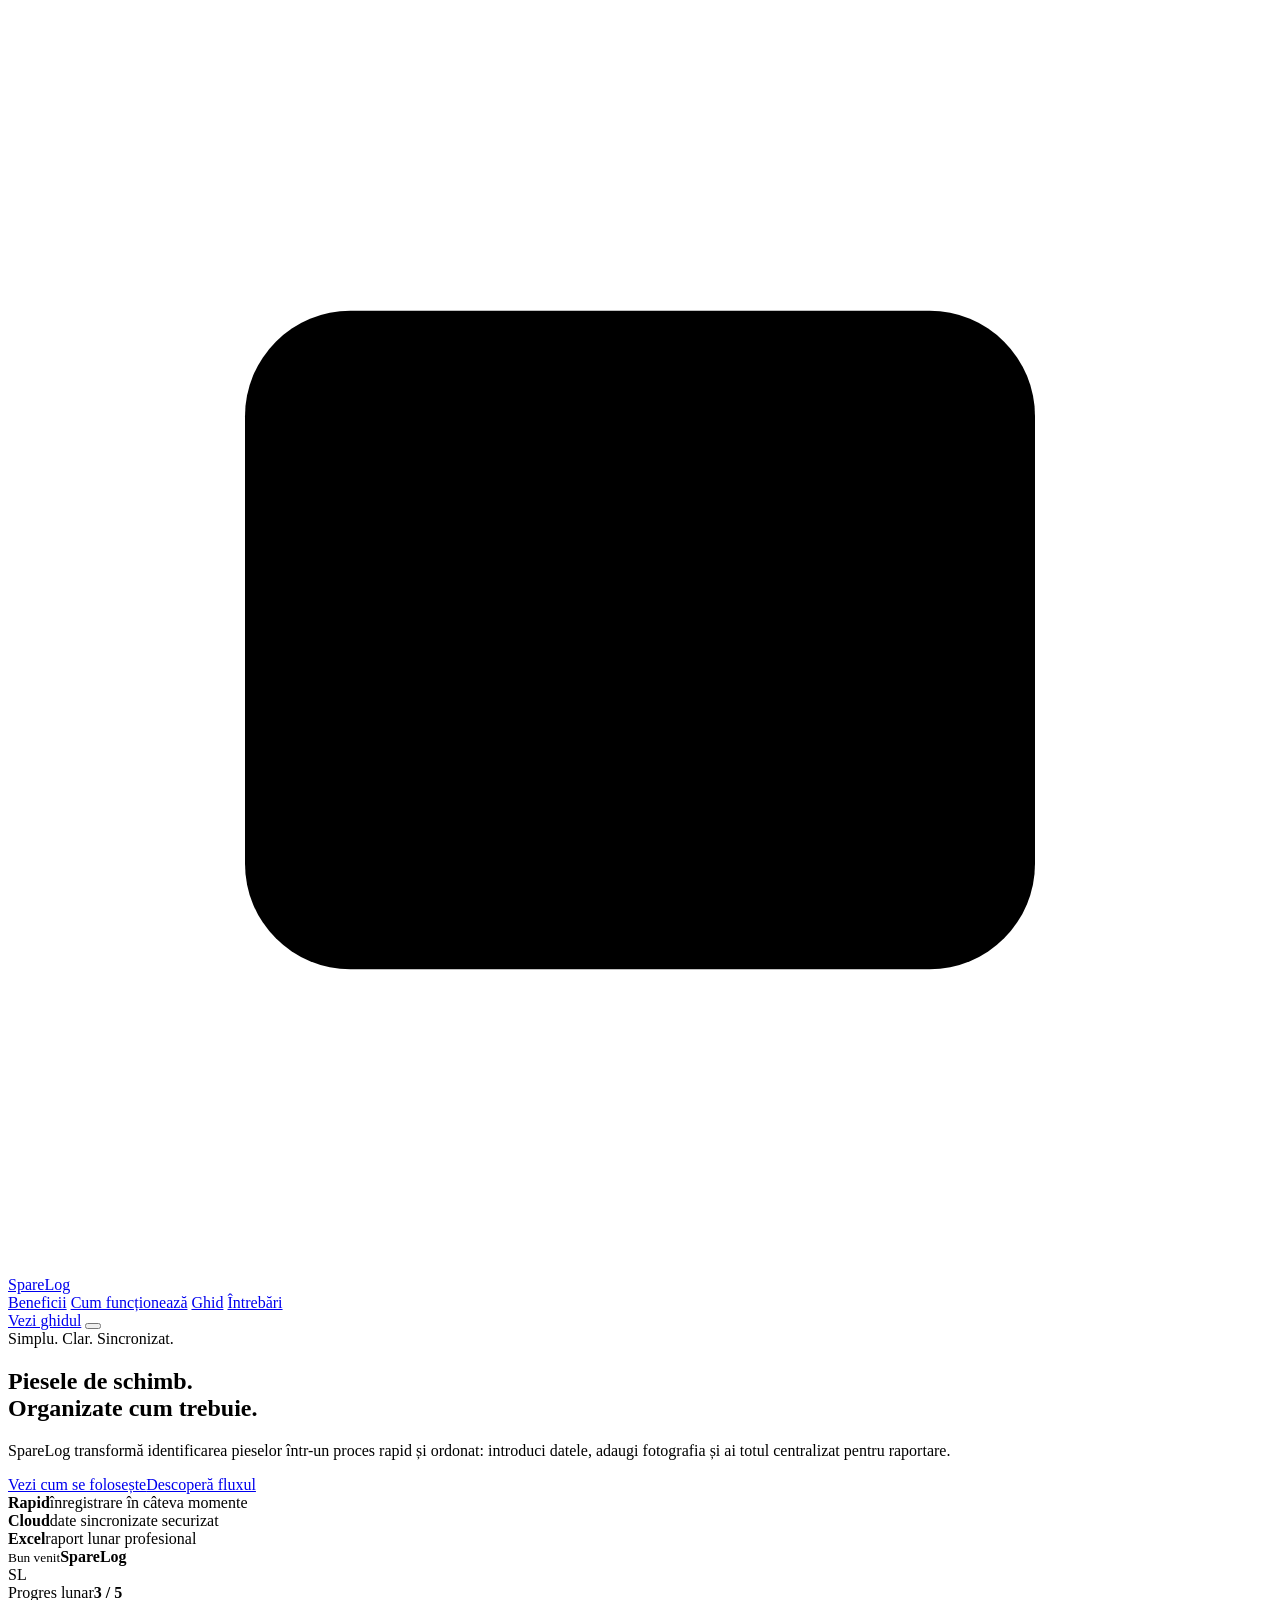
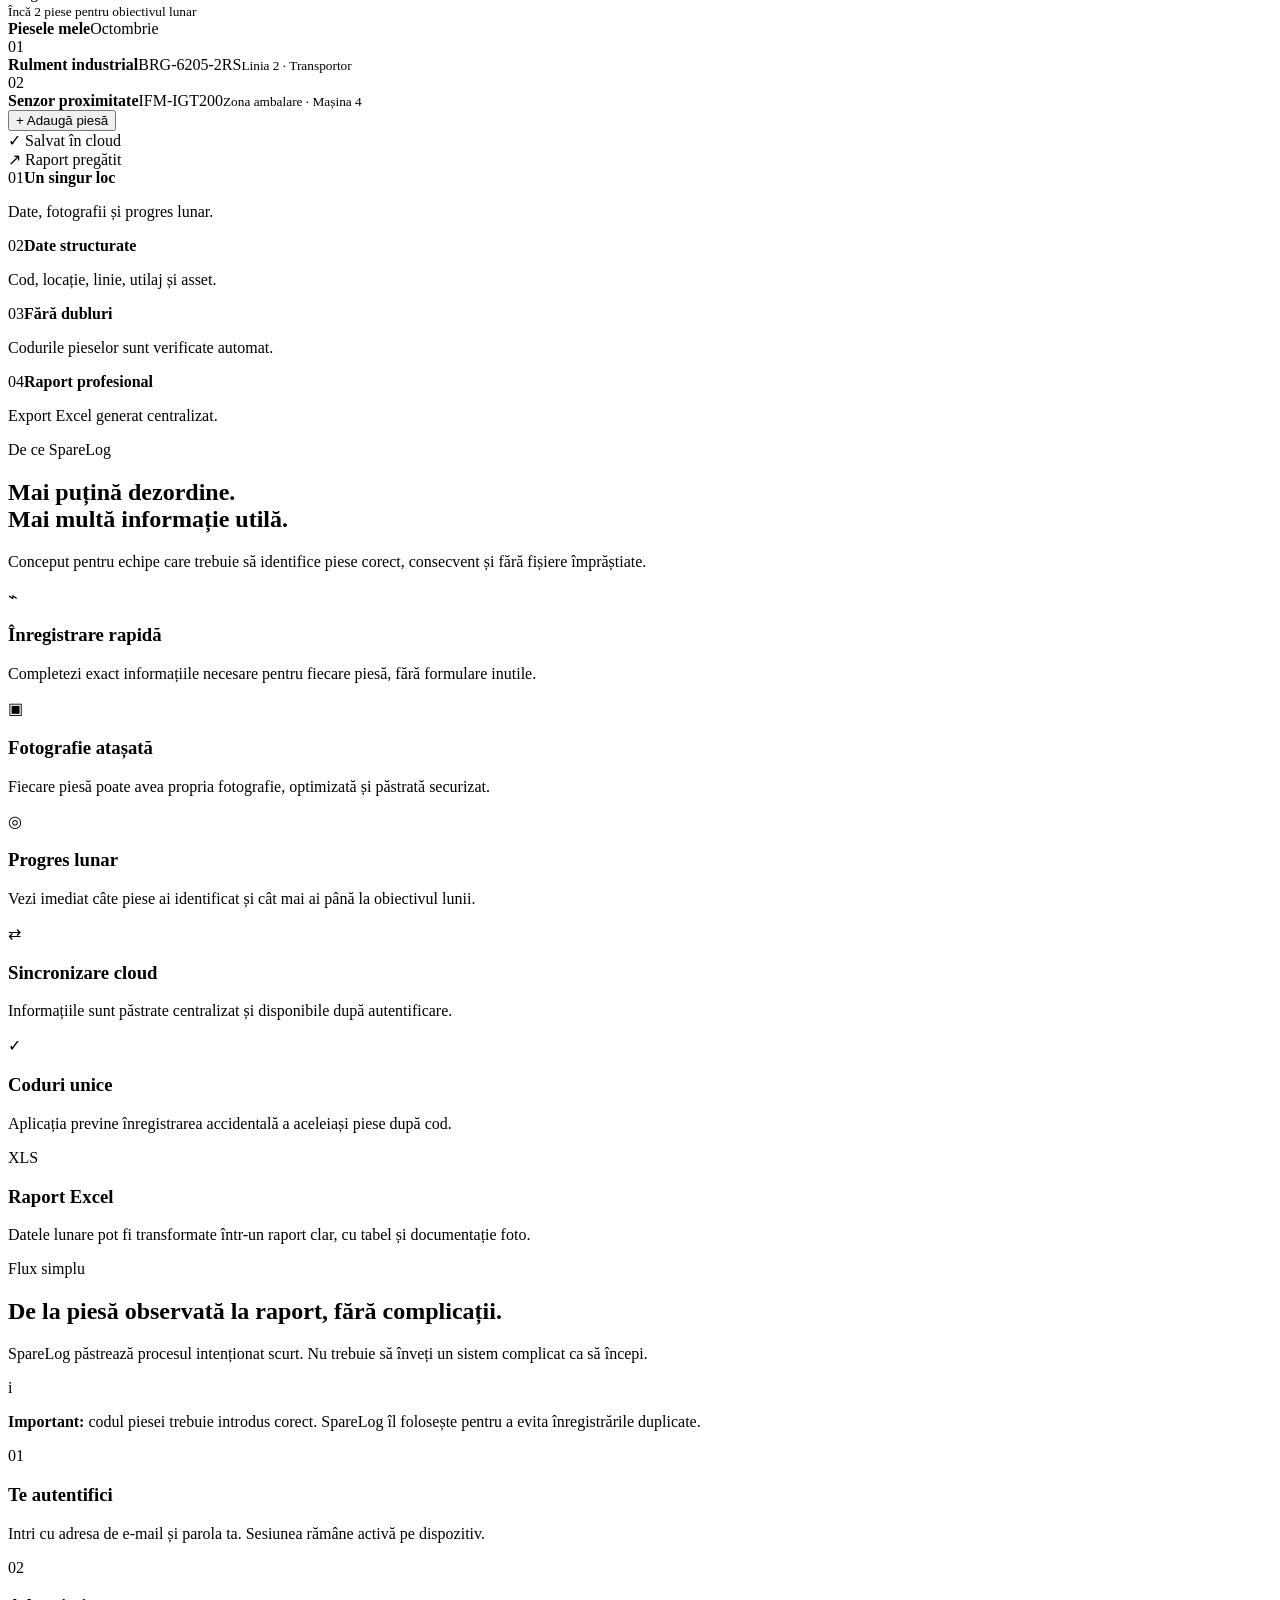
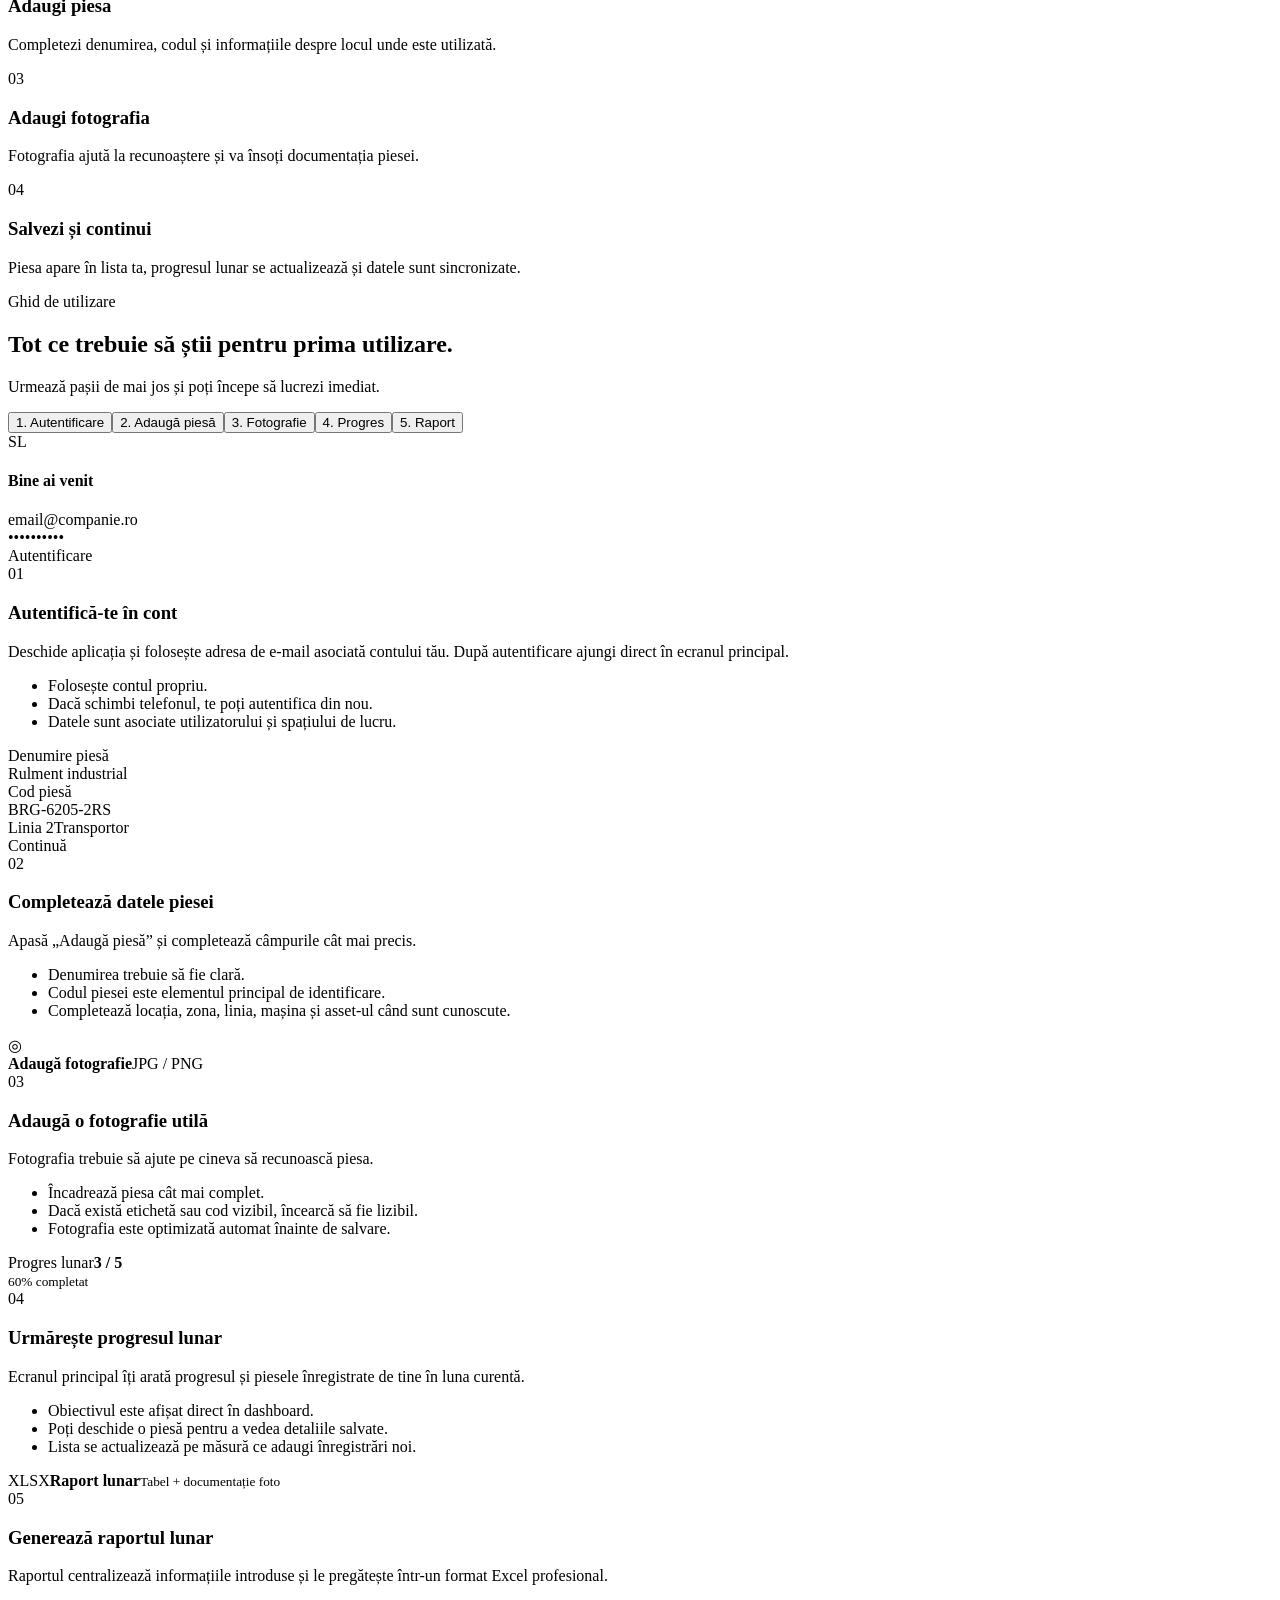
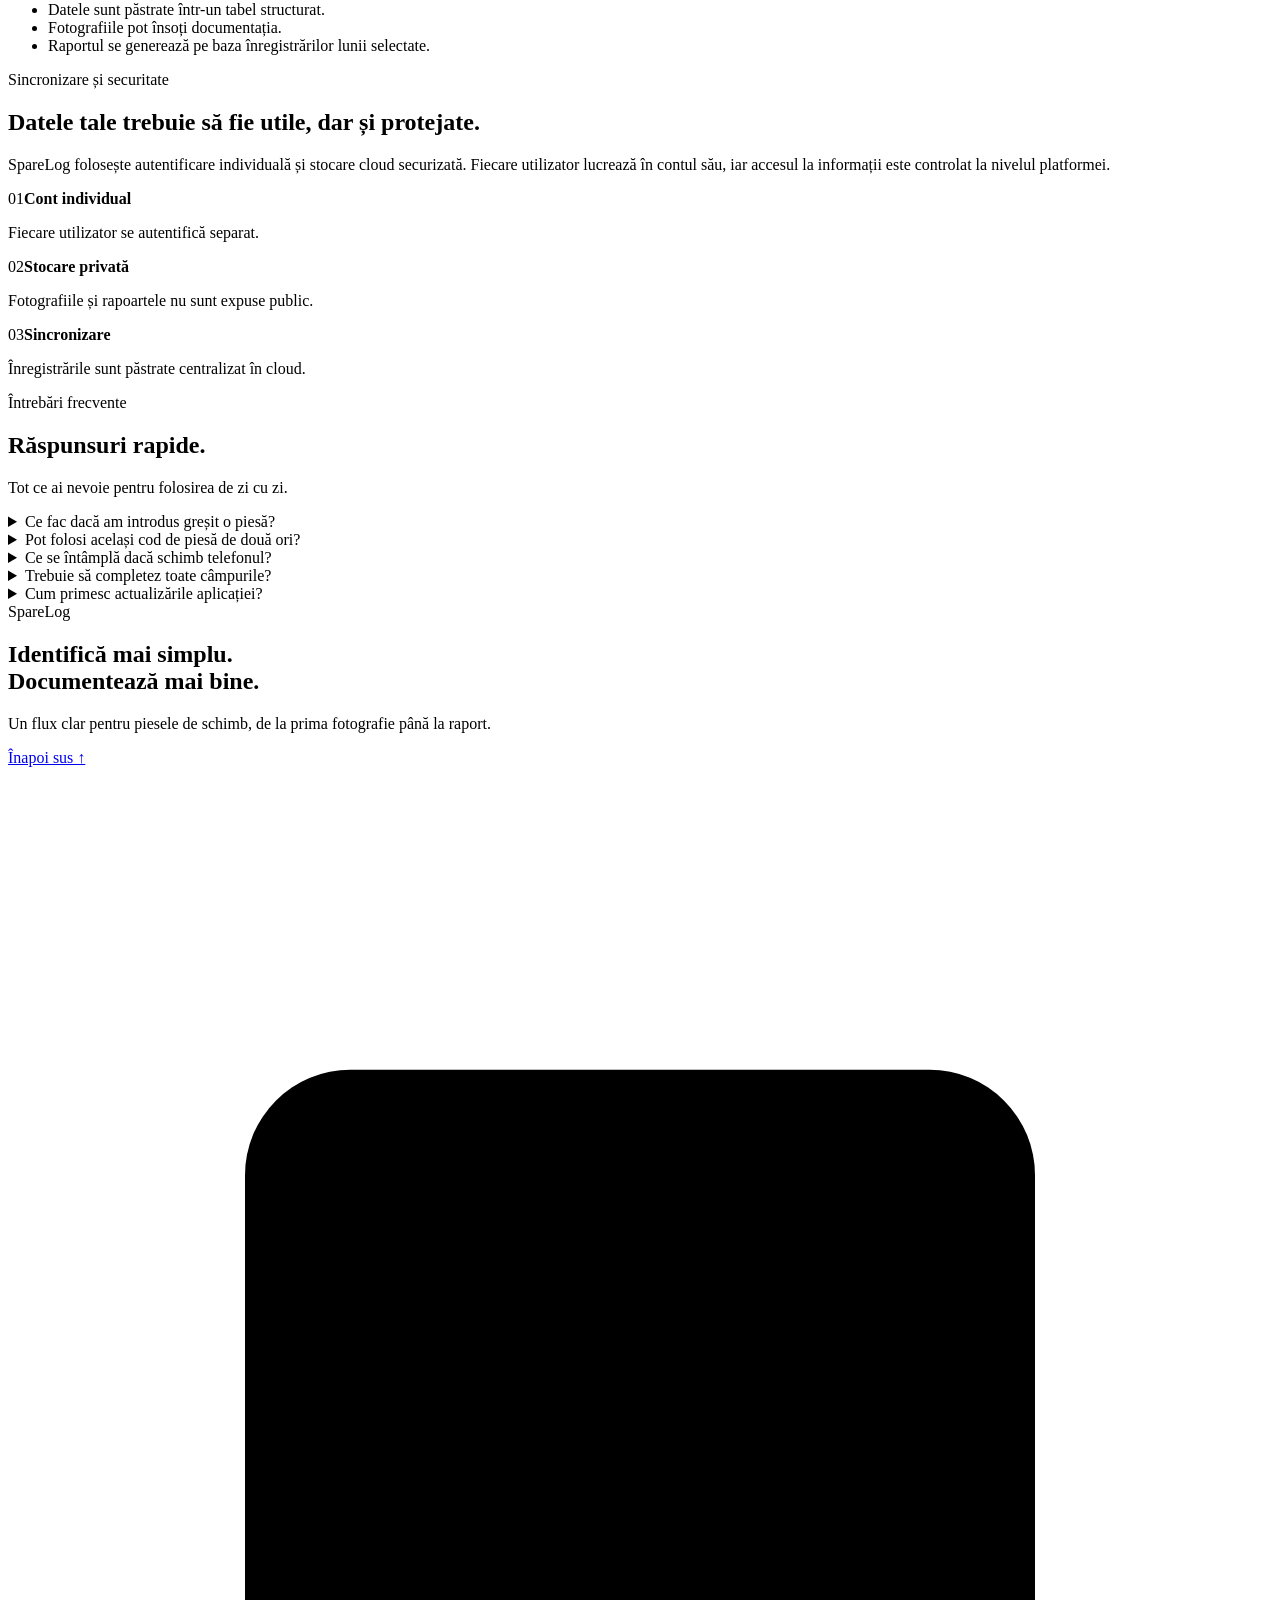
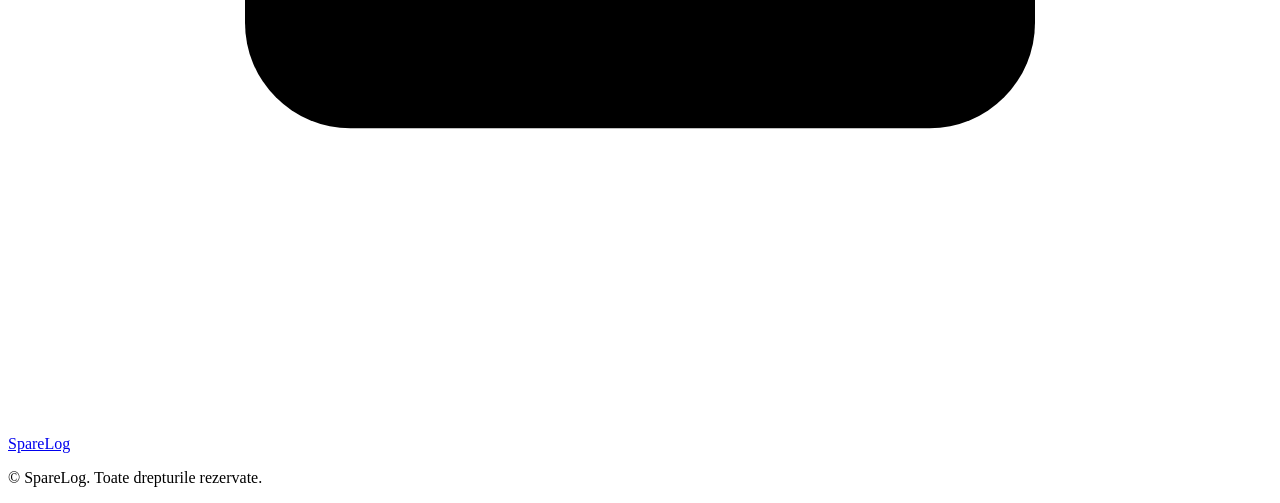
==== index.html @ c991a25f "feat: add SpareLog public website" ====
<!doctype html>
<html lang="ro">
<head>
  <meta charset="utf-8" />
  <meta name="viewport" content="width=device-width, initial-scale=1" />
  <meta name="theme-color" content="#08131d" />
  <meta name="description" content="SpareLog — aplicația simplă pentru identificarea, fotografierea și raportarea profesională a pieselor de schimb." />
  <meta property="og:title" content="SpareLog — piese de schimb, organizate simplu" />
  <meta property="og:description" content="Identifică, fotografiază și organizează piesele de schimb într-un flux clar, rapid și sincronizat." />
  <title>SpareLog — Piese de schimb, organizate simplu</title>
  <link rel="preconnect" href="https://fonts.googleapis.com" />
  <link rel="preconnect" href="https://fonts.gstatic.com" crossorigin />
  <link href="https://fonts.googleapis.com/css2?family=DM+Sans:wght@400;500;600;700&family=Manrope:wght@600;700;800&display=swap" rel="stylesheet" />
  <link rel="stylesheet" href="styles.css" />
</head>
<body>
  <header class="site-header" id="top">
    <div class="container nav-wrap">
      <a class="brand" href="#top" aria-label="SpareLog">
        <span class="brand-mark" aria-hidden="true">
          <svg viewBox="0 0 48 48"><path d="M13 11.5h22a4 4 0 0 1 4 4v17a4 4 0 0 1-4 4H13a4 4 0 0 1-4-4v-17a4 4 0 0 1 4-4Z"/><path d="M16 18h16M16 24h11M16 30h7"/></svg>
        </span>
        <span>SpareLog</span>
      </a>
      <nav class="desktop-nav" aria-label="Navigație principală">
        <a href="#beneficii">Beneficii</a>
        <a href="#cum-functioneaza">Cum funcționează</a>
        <a href="#utilizare">Ghid</a>
        <a href="#faq">Întrebări</a>
      </nav>
      <a class="nav-cta" href="#utilizare">Vezi ghidul</a>
      <button class="menu-button" aria-label="Deschide meniul" aria-expanded="false"><span></span><span></span><span></span></button>
    </div>
    <div class="mobile-nav" hidden>
      <a href="#beneficii">Beneficii</a><a href="#cum-functioneaza">Cum funcționează</a><a href="#utilizare">Ghid</a><a href="#faq">Întrebări</a>
    </div>
  </header>

  <main>
    <section class="hero section-pad">
      <div class="container hero-grid">
        <div class="hero-copy reveal">
          <div class="eyebrow"><span class="status-dot"></span> Simplu. Clar. Sincronizat.</div>
          <h1>Piesele de schimb.<br><span>Organizate cum trebuie.</span></h1>
          <p class="hero-lead">SpareLog transformă identificarea pieselor într-un proces rapid și ordonat: introduci datele, adaugi fotografia și ai totul centralizat pentru raportare.</p>
          <div class="hero-actions"><a class="button primary" href="#utilizare">Vezi cum se folosește</a><a class="button secondary" href="#cum-functioneaza">Descoperă fluxul</a></div>
          <div class="trust-row">
            <div><strong>Rapid</strong><span>înregistrare în câteva momente</span></div>
            <div><strong>Cloud</strong><span>date sincronizate securizat</span></div>
            <div><strong>Excel</strong><span>raport lunar profesional</span></div>
          </div>
        </div>

        <div class="hero-visual reveal delay-1" aria-label="Previzualizare SpareLog">
          <div class="ambient ambient-a"></div><div class="ambient ambient-b"></div>
          <div class="phone-shell">
            <div class="phone-top"><span></span><i></i></div>
            <div class="phone-screen">
              <div class="app-head"><div><small>Bun venit</small><strong>SpareLog</strong></div><div class="avatar">SL</div></div>
              <div class="progress-card"><div class="progress-label"><span>Progres lunar</span><strong>3 / 5</strong></div><div class="progress-track"><span style="width:60%"></span></div><small>Încă 2 piese pentru obiectivul lunar</small></div>
              <div class="mini-title"><strong>Piesele mele</strong><span>Octombrie</span></div>
              <div class="part-card"><div class="part-photo">01</div><div><strong>Rulment industrial</strong><span>BRG-6205-2RS</span><small>Linia 2 · Transportor</small></div></div>
              <div class="part-card"><div class="part-photo alt">02</div><div><strong>Senzor proximitate</strong><span>IFM-IGT200</span><small>Zona ambalare · Mașina 4</small></div></div>
              <button class="fake-add" type="button" tabindex="-1">+ Adaugă piesă</button>
            </div>
          </div>
          <div class="floating-chip chip-one"><span>✓</span> Salvat în cloud</div>
          <div class="floating-chip chip-two"><span>↗</span> Raport pregătit</div>
        </div>
      </div>
    </section>

    <section class="proof-strip">
      <div class="container proof-grid">
        <div><span class="proof-icon">01</span><strong>Un singur loc</strong><p>Date, fotografii și progres lunar.</p></div>
        <div><span class="proof-icon">02</span><strong>Date structurate</strong><p>Cod, locație, linie, utilaj și asset.</p></div>
        <div><span class="proof-icon">03</span><strong>Fără dubluri</strong><p>Codurile pieselor sunt verificate automat.</p></div>
        <div><span class="proof-icon">04</span><strong>Raport profesional</strong><p>Export Excel generat centralizat.</p></div>
      </div>
    </section>

    <section class="section-pad soft-section" id="beneficii">
      <div class="container">
        <div class="section-heading reveal"><span class="kicker">De ce SpareLog</span><h2>Mai puțină dezordine.<br>Mai multă informație utilă.</h2><p>Conceput pentru echipe care trebuie să identifice piese corect, consecvent și fără fișiere împrăștiate.</p></div>
        <div class="feature-grid">
          <article class="feature-card reveal"><div class="feature-icon">⌁</div><h3>Înregistrare rapidă</h3><p>Completezi exact informațiile necesare pentru fiecare piesă, fără formulare inutile.</p></article>
          <article class="feature-card reveal delay-1"><div class="feature-icon">▣</div><h3>Fotografie atașată</h3><p>Fiecare piesă poate avea propria fotografie, optimizată și păstrată securizat.</p></article>
          <article class="feature-card reveal delay-2"><div class="feature-icon">◎</div><h3>Progres lunar</h3><p>Vezi imediat câte piese ai identificat și cât mai ai până la obiectivul lunii.</p></article>
          <article class="feature-card reveal"><div class="feature-icon">⇄</div><h3>Sincronizare cloud</h3><p>Informațiile sunt păstrate centralizat și disponibile după autentificare.</p></article>
          <article class="feature-card reveal delay-1"><div class="feature-icon">✓</div><h3>Coduri unice</h3><p>Aplicația previne înregistrarea accidentală a aceleiași piese după cod.</p></article>
          <article class="feature-card reveal delay-2"><div class="feature-icon">XLS</div><h3>Raport Excel</h3><p>Datele lunare pot fi transformate într-un raport clar, cu tabel și documentație foto.</p></article>
        </div>
      </div>
    </section>

    <section class="section-pad" id="cum-functioneaza">
      <div class="container process-layout">
        <div class="process-copy reveal"><span class="kicker">Flux simplu</span><h2>De la piesă observată la raport, fără complicații.</h2><p>SpareLog păstrează procesul intenționat scurt. Nu trebuie să înveți un sistem complicat ca să începi.</p><div class="process-note"><span>i</span><p><strong>Important:</strong> codul piesei trebuie introdus corect. SpareLog îl folosește pentru a evita înregistrările duplicate.</p></div></div>
        <div class="steps">
          <article class="step reveal"><span>01</span><div><h3>Te autentifici</h3><p>Intri cu adresa de e-mail și parola ta. Sesiunea rămâne activă pe dispozitiv.</p></div></article>
          <article class="step reveal"><span>02</span><div><h3>Adaugi piesa</h3><p>Completezi denumirea, codul și informațiile despre locul unde este utilizată.</p></div></article>
          <article class="step reveal"><span>03</span><div><h3>Adaugi fotografia</h3><p>Fotografia ajută la recunoaștere și va însoți documentația piesei.</p></div></article>
          <article class="step reveal"><span>04</span><div><h3>Salvezi și continui</h3><p>Piesa apare în lista ta, progresul lunar se actualizează și datele sunt sincronizate.</p></div></article>
        </div>
      </div>
    </section>

    <section class="section-pad guide-section" id="utilizare">
      <div class="container">
        <div class="section-heading centered reveal"><span class="kicker">Ghid de utilizare</span><h2>Tot ce trebuie să știi pentru prima utilizare.</h2><p>Urmează pașii de mai jos și poți începe să lucrezi imediat.</p></div>
        <div class="guide-tabs" role="tablist" aria-label="Ghid SpareLog">
          <button class="guide-tab active" data-tab="login">1. Autentificare</button><button class="guide-tab" data-tab="add">2. Adaugă piesă</button><button class="guide-tab" data-tab="photo">3. Fotografie</button><button class="guide-tab" data-tab="progress">4. Progres</button><button class="guide-tab" data-tab="report">5. Raport</button>
        </div>

        <div class="guide-panel active" data-panel="login"><div class="guide-visual login-visual"><div class="visual-card"><span class="tiny-logo">SL</span><h4>Bine ai venit</h4><div class="fake-input">email@companie.ro</div><div class="fake-input muted">••••••••••</div><div class="fake-button">Autentificare</div></div></div><div class="guide-copy"><span class="guide-number">01</span><h3>Autentifică-te în cont</h3><p>Deschide aplicația și folosește adresa de e-mail asociată contului tău. După autentificare ajungi direct în ecranul principal.</p><ul><li>Folosește contul propriu.</li><li>Dacă schimbi telefonul, te poți autentifica din nou.</li><li>Datele sunt asociate utilizatorului și spațiului de lucru.</li></ul></div></div>
        <div class="guide-panel" data-panel="add"><div class="guide-visual"><div class="form-mock"><label>Denumire piesă</label><div>Rulment industrial</div><label>Cod piesă</label><div>BRG-6205-2RS</div><div class="split"><span>Linia 2</span><span>Transportor</span></div><div class="fake-button">Continuă</div></div></div><div class="guide-copy"><span class="guide-number">02</span><h3>Completează datele piesei</h3><p>Apasă „Adaugă piesă” și completează câmpurile cât mai precis.</p><ul><li>Denumirea trebuie să fie clară.</li><li>Codul piesei este elementul principal de identificare.</li><li>Completează locația, zona, linia, mașina și asset-ul când sunt cunoscute.</li></ul></div></div>
        <div class="guide-panel" data-panel="photo"><div class="guide-visual"><div class="photo-mock"><div class="camera-shape">◎</div><strong>Adaugă fotografie</strong><span>JPG / PNG</span></div></div><div class="guide-copy"><span class="guide-number">03</span><h3>Adaugă o fotografie utilă</h3><p>Fotografia trebuie să ajute pe cineva să recunoască piesa.</p><ul><li>Încadrează piesa cât mai complet.</li><li>Dacă există etichetă sau cod vizibil, încearcă să fie lizibil.</li><li>Fotografia este optimizată automat înainte de salvare.</li></ul></div></div>
        <div class="guide-panel" data-panel="progress"><div class="guide-visual"><div class="progress-big"><span>Progres lunar</span><strong>3 / 5</strong><div class="progress-track"><i style="width:60%"></i></div><small>60% completat</small></div></div><div class="guide-copy"><span class="guide-number">04</span><h3>Urmărește progresul lunar</h3><p>Ecranul principal îți arată progresul și piesele înregistrate de tine în luna curentă.</p><ul><li>Obiectivul este afișat direct în dashboard.</li><li>Poți deschide o piesă pentru a vedea detaliile salvate.</li><li>Lista se actualizează pe măsură ce adaugi înregistrări noi.</li></ul></div></div>
        <div class="guide-panel" data-panel="report"><div class="guide-visual"><div class="report-mock"><div class="sheet-lines"></div><span>XLSX</span><strong>Raport lunar</strong><small>Tabel + documentație foto</small></div></div><div class="guide-copy"><span class="guide-number">05</span><h3>Generează raportul lunar</h3><p>Raportul centralizează informațiile introduse și le pregătește într-un format Excel profesional.</p><ul><li>Datele sunt păstrate într-un tabel structurat.</li><li>Fotografiile pot însoți documentația.</li><li>Raportul se generează pe baza înregistrărilor lunii selectate.</li></ul></div></div>
      </div>
    </section>

    <section class="section-pad security-section">
      <div class="container security-grid">
        <div class="reveal"><span class="kicker">Sincronizare și securitate</span><h2>Datele tale trebuie să fie utile, dar și protejate.</h2><p>SpareLog folosește autentificare individuală și stocare cloud securizată. Fiecare utilizator lucrează în contul său, iar accesul la informații este controlat la nivelul platformei.</p></div>
        <div class="security-card reveal delay-1"><div><span>01</span><strong>Cont individual</strong><p>Fiecare utilizator se autentifică separat.</p></div><div><span>02</span><strong>Stocare privată</strong><p>Fotografiile și rapoartele nu sunt expuse public.</p></div><div><span>03</span><strong>Sincronizare</strong><p>Înregistrările sunt păstrate centralizat în cloud.</p></div></div>
      </div>
    </section>

    <section class="section-pad faq-section" id="faq">
      <div class="container faq-grid">
        <div class="section-heading reveal"><span class="kicker">Întrebări frecvente</span><h2>Răspunsuri rapide.</h2><p>Tot ce ai nevoie pentru folosirea de zi cu zi.</p></div>
        <div class="faq-list">
          <details class="reveal"><summary>Ce fac dacă am introdus greșit o piesă?</summary><p>Deschide înregistrarea din lista ta și folosește opțiunea de editare pentru a corecta informațiile.</p></details>
          <details class="reveal"><summary>Pot folosi același cod de piesă de două ori?</summary><p>Nu. SpareLog verifică unicitatea codurilor pentru a reduce dublurile și erorile de identificare.</p></details>
          <details class="reveal"><summary>Ce se întâmplă dacă schimb telefonul?</summary><p>Instalezi aplicația pe noul dispozitiv și te autentifici cu același cont. Datele salvate în cloud rămân disponibile.</p></details>
          <details class="reveal"><summary>Trebuie să completez toate câmpurile?</summary><p>Completează cât mai multe informații corecte. Câmpurile operaționale ajută ulterior la localizarea și identificarea piesei.</p></details>
          <details class="reveal"><summary>Cum primesc actualizările aplicației?</summary><p>Când este disponibilă o versiune nouă, aceasta poate fi instalată peste versiunea existentă, fără a șterge datele din cloud.</p></details>
        </div>
      </div>
    </section>

    <section class="closing-section">
      <div class="container closing-card reveal"><div><span class="kicker">SpareLog</span><h2>Identifică mai simplu.<br>Documentează mai bine.</h2><p>Un flux clar pentru piesele de schimb, de la prima fotografie până la raport.</p></div><a class="button light" href="#top">Înapoi sus ↑</a></div>
    </section>
  </main>

  <footer><div class="container footer-wrap"><a class="brand footer-brand" href="#top"><span class="brand-mark small"><svg viewBox="0 0 48 48"><path d="M13 11.5h22a4 4 0 0 1 4 4v17a4 4 0 0 1-4 4H13a4 4 0 0 1-4-4v-17a4 4 0 0 1 4-4Z"/><path d="M16 18h16M16 24h11M16 30h7"/></svg></span><span>SpareLog</span></a><p>© <span id="year"></span> SpareLog. Toate drepturile rezervate.</p></div></footer>
  <script src="app.js"></script>
</body>
</html>
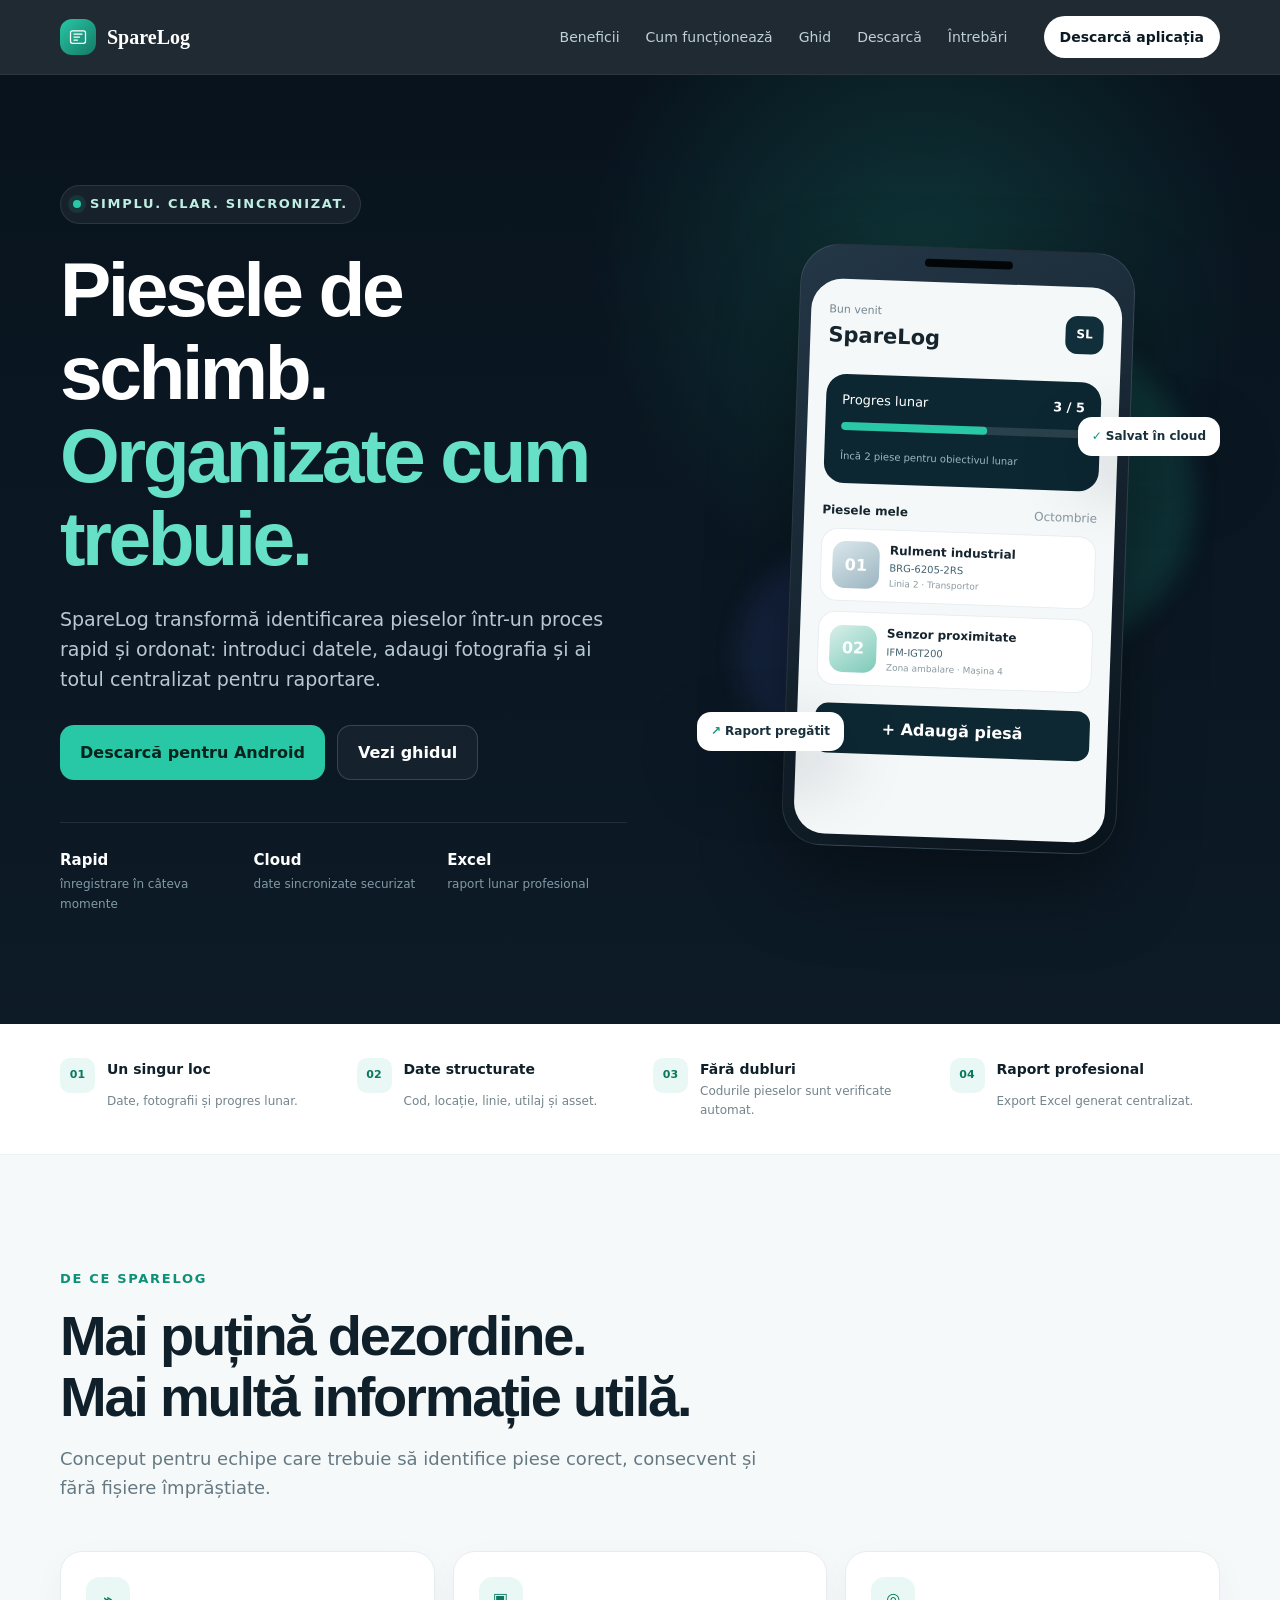
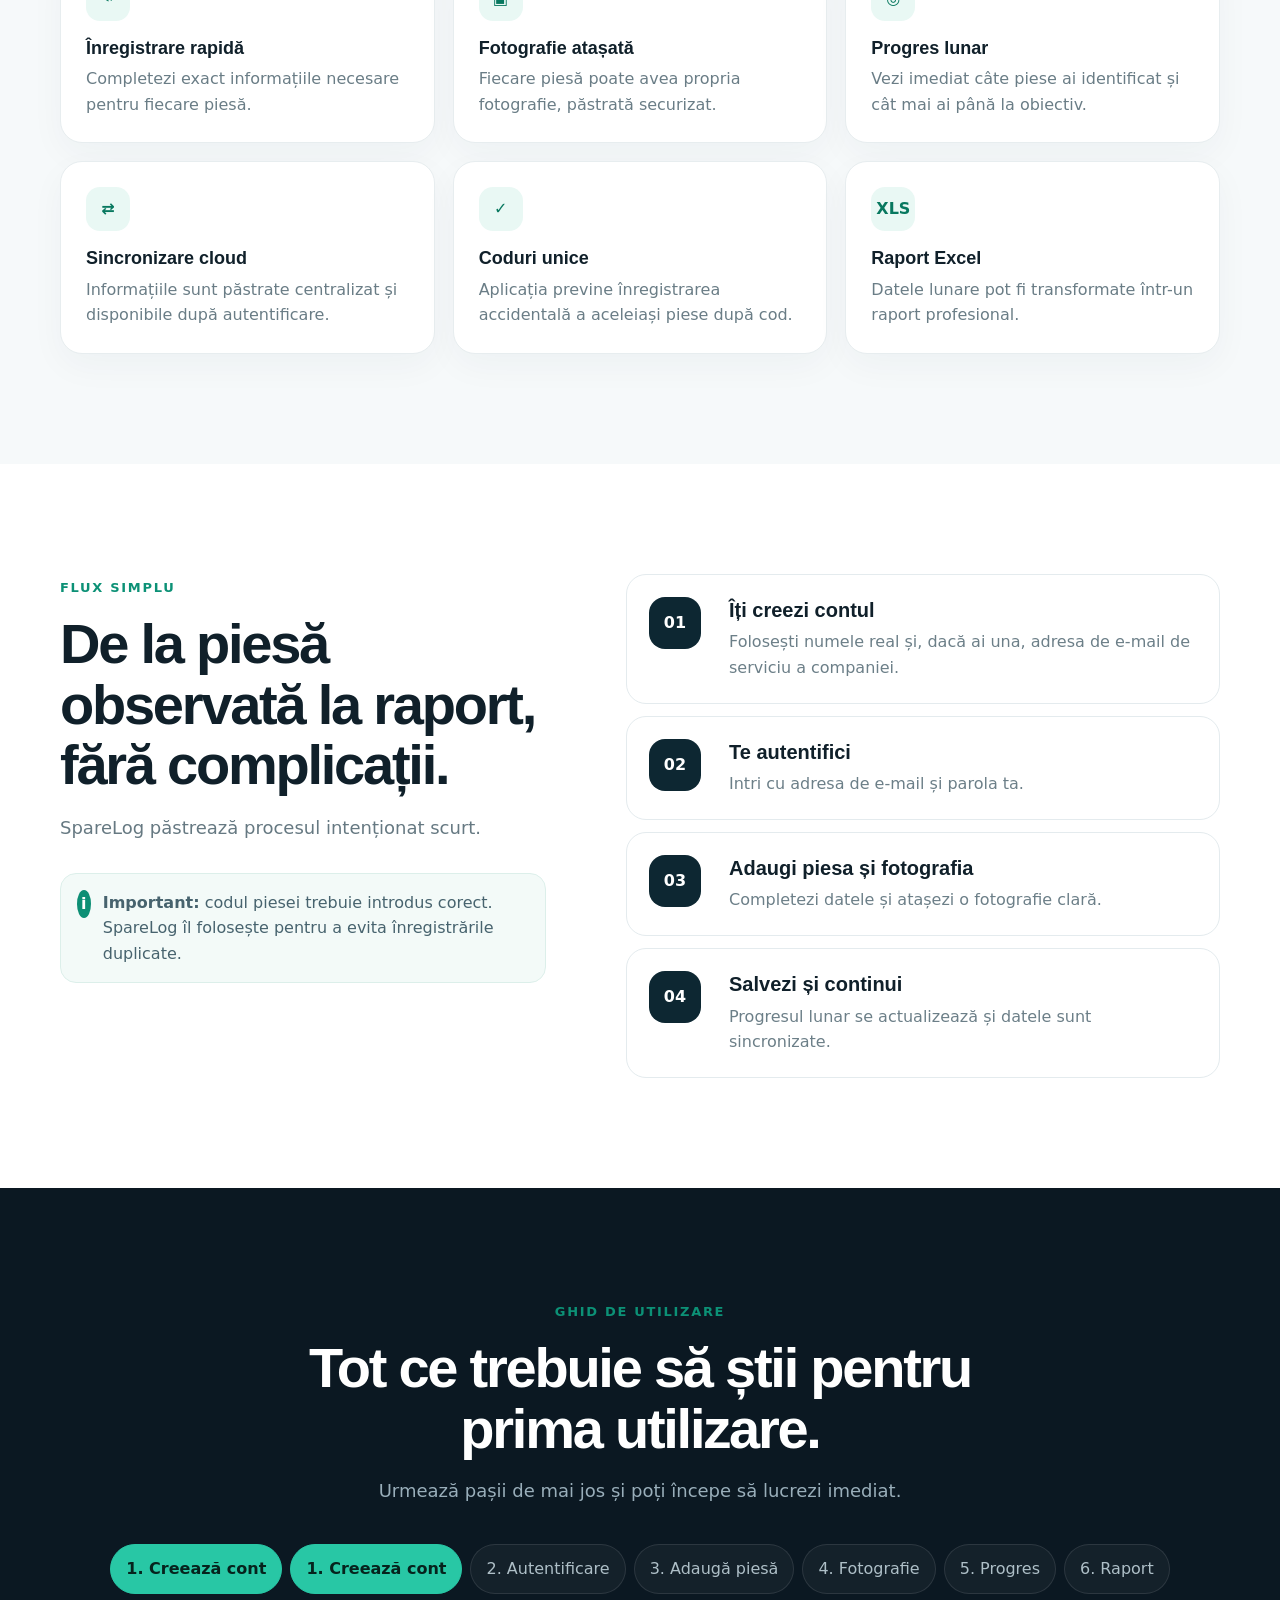
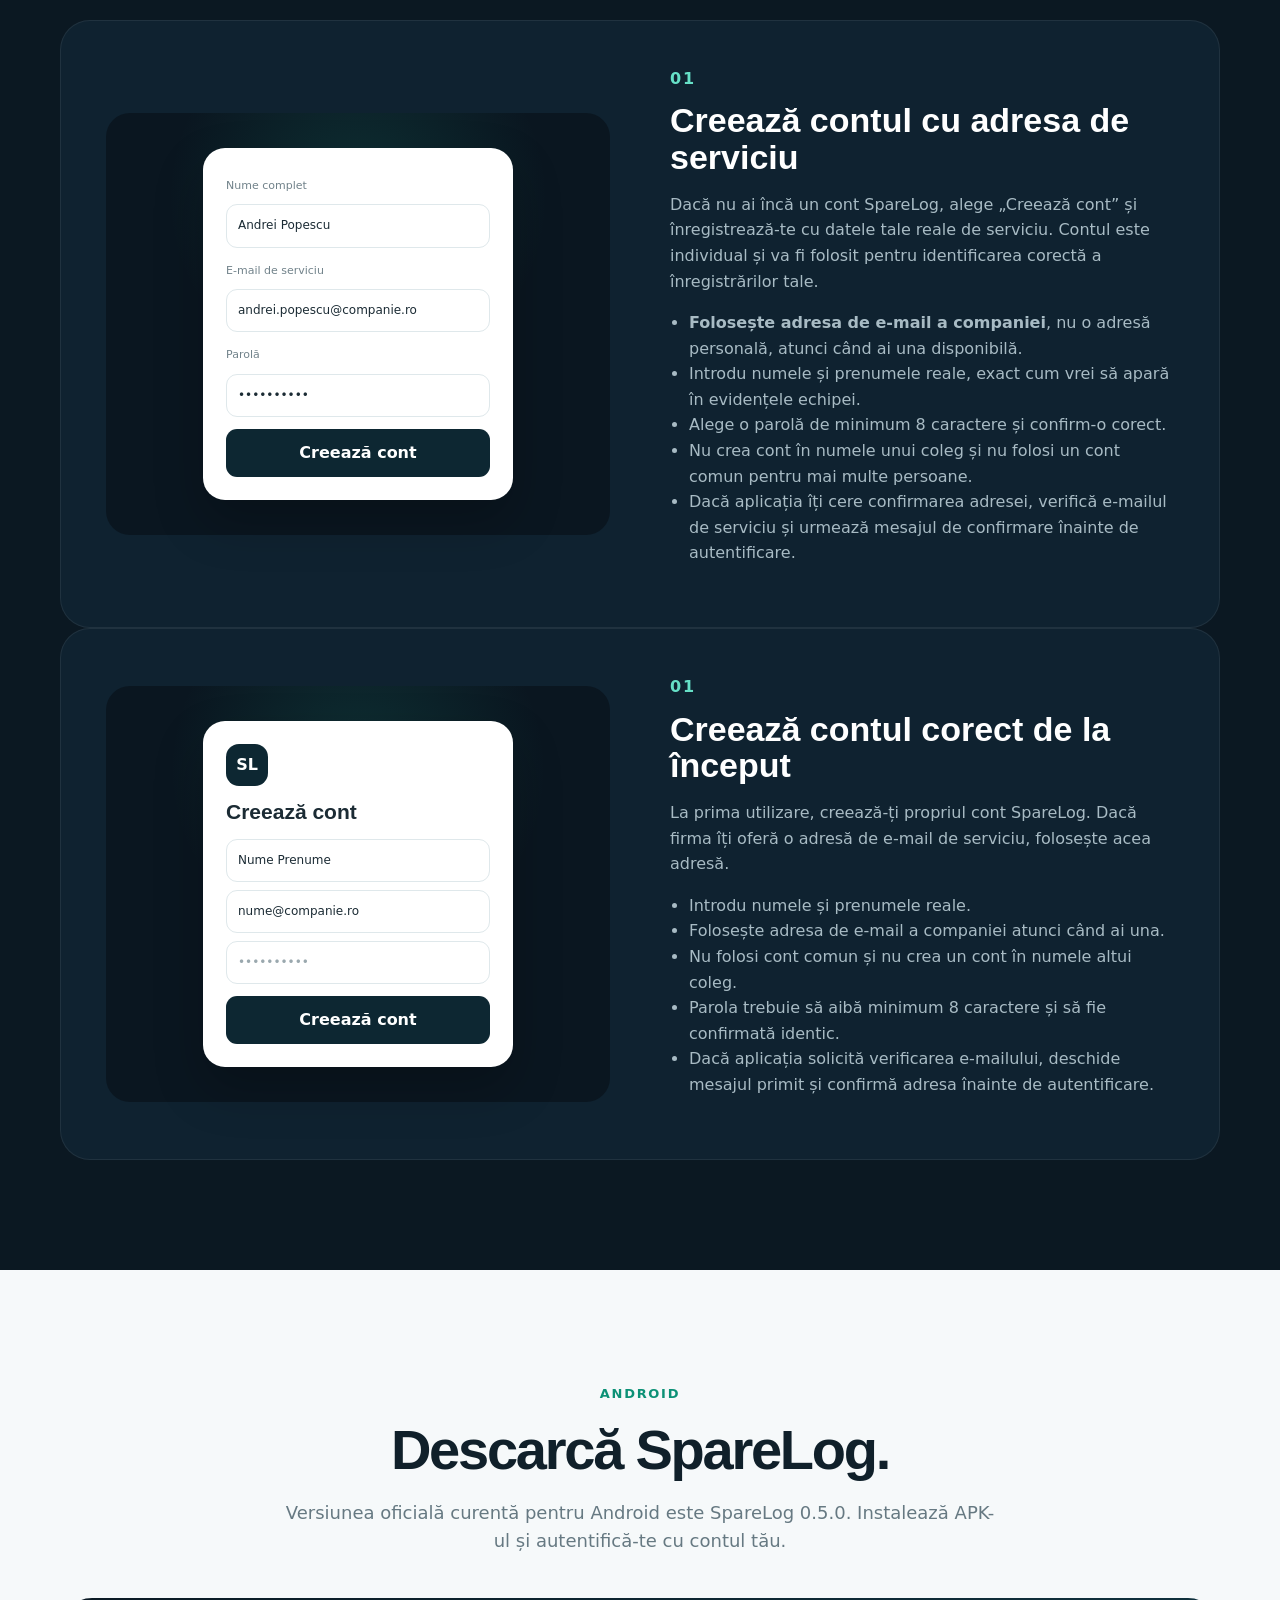
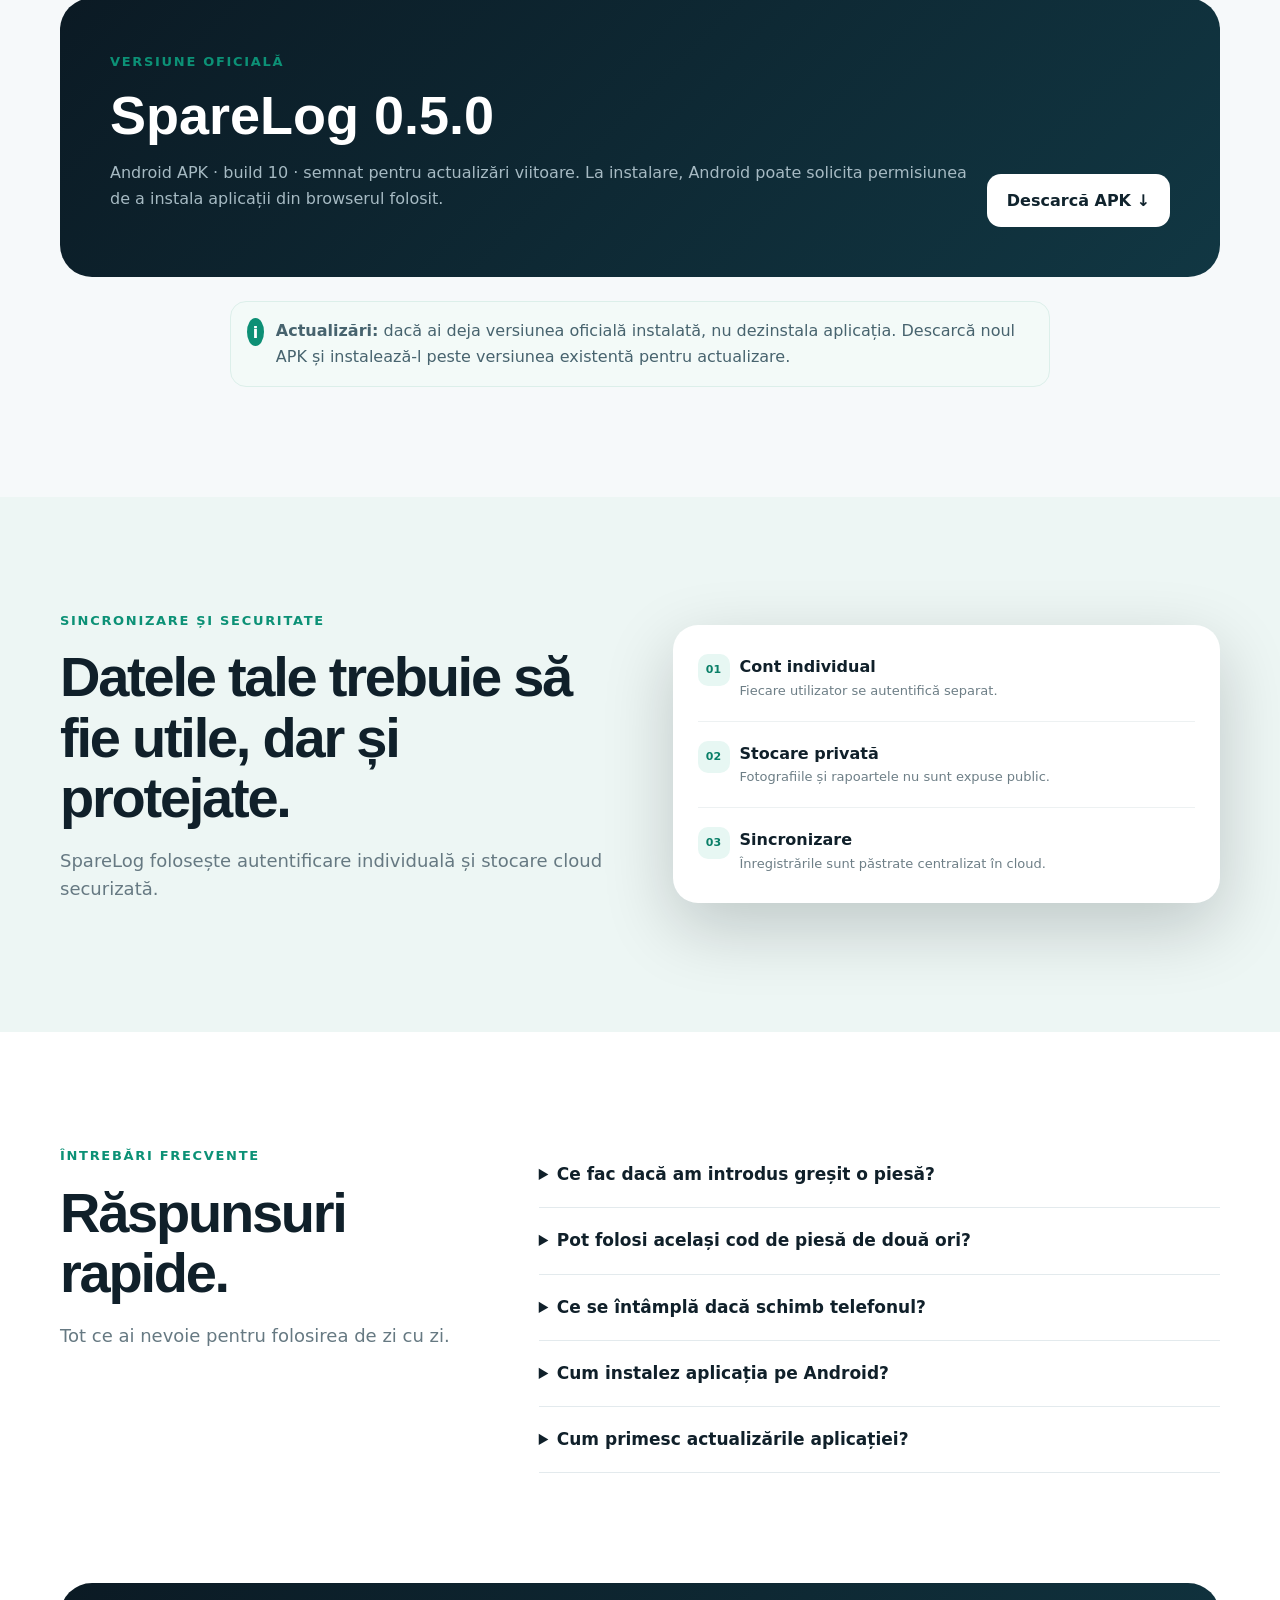
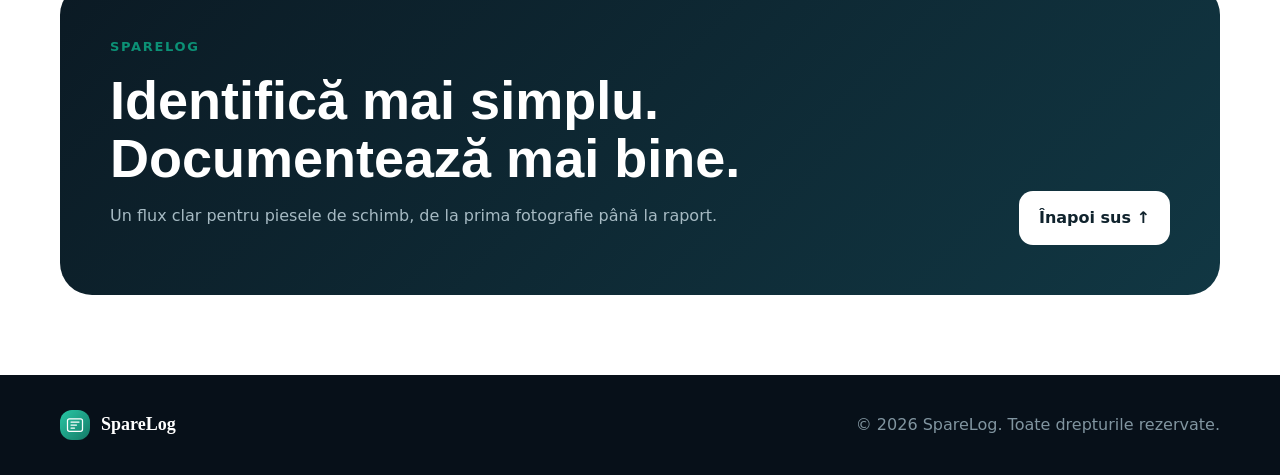
==== commit 4f9234b8: "feat: add Android download and complete account setup guide" ====
--- a/index.html
+++ b/index.html
@@ -16,24 +16,12 @@
 <body>
   <header class="site-header" id="top">
     <div class="container nav-wrap">
-      <a class="brand" href="#top" aria-label="SpareLog">
-        <span class="brand-mark" aria-hidden="true">
-          <svg viewBox="0 0 48 48"><path d="M13 11.5h22a4 4 0 0 1 4 4v17a4 4 0 0 1-4 4H13a4 4 0 0 1-4-4v-17a4 4 0 0 1 4-4Z"/><path d="M16 18h16M16 24h11M16 30h7"/></svg>
-        </span>
-        <span>SpareLog</span>
-      </a>
-      <nav class="desktop-nav" aria-label="Navigație principală">
-        <a href="#beneficii">Beneficii</a>
-        <a href="#cum-functioneaza">Cum funcționează</a>
-        <a href="#utilizare">Ghid</a>
-        <a href="#faq">Întrebări</a>
-      </nav>
-      <a class="nav-cta" href="#utilizare">Vezi ghidul</a>
+      <a class="brand" href="#top" aria-label="SpareLog"><span class="brand-mark" aria-hidden="true"><svg viewBox="0 0 48 48"><path d="M13 11.5h22a4 4 0 0 1 4 4v17a4 4 0 0 1-4 4H13a4 4 0 0 1-4-4v-17a4 4 0 0 1 4-4Z"/><path d="M16 18h16M16 24h11M16 30h7"/></svg></span><span>SpareLog</span></a>
+      <nav class="desktop-nav" aria-label="Navigație principală"><a href="#beneficii">Beneficii</a><a href="#cum-functioneaza">Cum funcționează</a><a href="#utilizare">Ghid</a><a href="#download">Descarcă</a><a href="#faq">Întrebări</a></nav>
+      <a class="nav-cta" href="#download">Descarcă aplicația</a>
       <button class="menu-button" aria-label="Deschide meniul" aria-expanded="false"><span></span><span></span><span></span></button>
     </div>
-    <div class="mobile-nav" hidden>
-      <a href="#beneficii">Beneficii</a><a href="#cum-functioneaza">Cum funcționează</a><a href="#utilizare">Ghid</a><a href="#faq">Întrebări</a>
-    </div>
+    <div class="mobile-nav" hidden><a href="#beneficii">Beneficii</a><a href="#cum-functioneaza">Cum funcționează</a><a href="#utilizare">Ghid</a><a href="#download">Descarcă</a><a href="#faq">Întrebări</a></div>
   </header>
 
   <main>
@@ -43,106 +31,40 @@
           <div class="eyebrow"><span class="status-dot"></span> Simplu. Clar. Sincronizat.</div>
           <h1>Piesele de schimb.<br><span>Organizate cum trebuie.</span></h1>
           <p class="hero-lead">SpareLog transformă identificarea pieselor într-un proces rapid și ordonat: introduci datele, adaugi fotografia și ai totul centralizat pentru raportare.</p>
-          <div class="hero-actions"><a class="button primary" href="#utilizare">Vezi cum se folosește</a><a class="button secondary" href="#cum-functioneaza">Descoperă fluxul</a></div>
-          <div class="trust-row">
-            <div><strong>Rapid</strong><span>înregistrare în câteva momente</span></div>
-            <div><strong>Cloud</strong><span>date sincronizate securizat</span></div>
-            <div><strong>Excel</strong><span>raport lunar profesional</span></div>
-          </div>
+          <div class="hero-actions"><a class="button primary" href="#download">Descarcă pentru Android</a><a class="button secondary" href="#utilizare">Vezi ghidul</a></div>
+          <div class="trust-row"><div><strong>Rapid</strong><span>înregistrare în câteva momente</span></div><div><strong>Cloud</strong><span>date sincronizate securizat</span></div><div><strong>Excel</strong><span>raport lunar profesional</span></div></div>
         </div>
-
         <div class="hero-visual reveal delay-1" aria-label="Previzualizare SpareLog">
           <div class="ambient ambient-a"></div><div class="ambient ambient-b"></div>
-          <div class="phone-shell">
-            <div class="phone-top"><span></span><i></i></div>
-            <div class="phone-screen">
-              <div class="app-head"><div><small>Bun venit</small><strong>SpareLog</strong></div><div class="avatar">SL</div></div>
-              <div class="progress-card"><div class="progress-label"><span>Progres lunar</span><strong>3 / 5</strong></div><div class="progress-track"><span style="width:60%"></span></div><small>Încă 2 piese pentru obiectivul lunar</small></div>
-              <div class="mini-title"><strong>Piesele mele</strong><span>Octombrie</span></div>
-              <div class="part-card"><div class="part-photo">01</div><div><strong>Rulment industrial</strong><span>BRG-6205-2RS</span><small>Linia 2 · Transportor</small></div></div>
-              <div class="part-card"><div class="part-photo alt">02</div><div><strong>Senzor proximitate</strong><span>IFM-IGT200</span><small>Zona ambalare · Mașina 4</small></div></div>
-              <button class="fake-add" type="button" tabindex="-1">+ Adaugă piesă</button>
-            </div>
-          </div>
-          <div class="floating-chip chip-one"><span>✓</span> Salvat în cloud</div>
-          <div class="floating-chip chip-two"><span>↗</span> Raport pregătit</div>
+          <div class="phone-shell"><div class="phone-top"><span></span><i></i></div><div class="phone-screen"><div class="app-head"><div><small>Bun venit</small><strong>SpareLog</strong></div><div class="avatar">SL</div></div><div class="progress-card"><div class="progress-label"><span>Progres lunar</span><strong>3 / 5</strong></div><div class="progress-track"><span style="width:60%"></span></div><small>Încă 2 piese pentru obiectivul lunar</small></div><div class="mini-title"><strong>Piesele mele</strong><span>Octombrie</span></div><div class="part-card"><div class="part-photo">01</div><div><strong>Rulment industrial</strong><span>BRG-6205-2RS</span><small>Linia 2 · Transportor</small></div></div><div class="part-card"><div class="part-photo alt">02</div><div><strong>Senzor proximitate</strong><span>IFM-IGT200</span><small>Zona ambalare · Mașina 4</small></div></div><button class="fake-add" type="button" tabindex="-1">+ Adaugă piesă</button></div></div>
+          <div class="floating-chip chip-one"><span>✓</span> Salvat în cloud</div><div class="floating-chip chip-two"><span>↗</span> Raport pregătit</div>
         </div>
       </div>
     </section>
 
-    <section class="proof-strip">
-      <div class="container proof-grid">
-        <div><span class="proof-icon">01</span><strong>Un singur loc</strong><p>Date, fotografii și progres lunar.</p></div>
-        <div><span class="proof-icon">02</span><strong>Date structurate</strong><p>Cod, locație, linie, utilaj și asset.</p></div>
-        <div><span class="proof-icon">03</span><strong>Fără dubluri</strong><p>Codurile pieselor sunt verificate automat.</p></div>
-        <div><span class="proof-icon">04</span><strong>Raport profesional</strong><p>Export Excel generat centralizat.</p></div>
-      </div>
-    </section>
+    <section class="proof-strip"><div class="container proof-grid"><div><span class="proof-icon">01</span><strong>Un singur loc</strong><p>Date, fotografii și progres lunar.</p></div><div><span class="proof-icon">02</span><strong>Date structurate</strong><p>Cod, locație, linie, utilaj și asset.</p></div><div><span class="proof-icon">03</span><strong>Fără dubluri</strong><p>Codurile pieselor sunt verificate automat.</p></div><div><span class="proof-icon">04</span><strong>Raport profesional</strong><p>Export Excel generat centralizat.</p></div></div></section>
 
-    <section class="section-pad soft-section" id="beneficii">
-      <div class="container">
-        <div class="section-heading reveal"><span class="kicker">De ce SpareLog</span><h2>Mai puțină dezordine.<br>Mai multă informație utilă.</h2><p>Conceput pentru echipe care trebuie să identifice piese corect, consecvent și fără fișiere împrăștiate.</p></div>
-        <div class="feature-grid">
-          <article class="feature-card reveal"><div class="feature-icon">⌁</div><h3>Înregistrare rapidă</h3><p>Completezi exact informațiile necesare pentru fiecare piesă, fără formulare inutile.</p></article>
-          <article class="feature-card reveal delay-1"><div class="feature-icon">▣</div><h3>Fotografie atașată</h3><p>Fiecare piesă poate avea propria fotografie, optimizată și păstrată securizat.</p></article>
-          <article class="feature-card reveal delay-2"><div class="feature-icon">◎</div><h3>Progres lunar</h3><p>Vezi imediat câte piese ai identificat și cât mai ai până la obiectivul lunii.</p></article>
-          <article class="feature-card reveal"><div class="feature-icon">⇄</div><h3>Sincronizare cloud</h3><p>Informațiile sunt păstrate centralizat și disponibile după autentificare.</p></article>
-          <article class="feature-card reveal delay-1"><div class="feature-icon">✓</div><h3>Coduri unice</h3><p>Aplicația previne înregistrarea accidentală a aceleiași piese după cod.</p></article>
-          <article class="feature-card reveal delay-2"><div class="feature-icon">XLS</div><h3>Raport Excel</h3><p>Datele lunare pot fi transformate într-un raport clar, cu tabel și documentație foto.</p></article>
-        </div>
-      </div>
-    </section>
+    <section class="section-pad soft-section" id="beneficii"><div class="container"><div class="section-heading reveal"><span class="kicker">De ce SpareLog</span><h2>Mai puțină dezordine.<br>Mai multă informație utilă.</h2><p>Conceput pentru echipe care trebuie să identifice piese corect, consecvent și fără fișiere împrăștiate.</p></div><div class="feature-grid"><article class="feature-card reveal"><div class="feature-icon">⌁</div><h3>Înregistrare rapidă</h3><p>Completezi exact informațiile necesare pentru fiecare piesă.</p></article><article class="feature-card reveal delay-1"><div class="feature-icon">▣</div><h3>Fotografie atașată</h3><p>Fiecare piesă poate avea propria fotografie, păstrată securizat.</p></article><article class="feature-card reveal delay-2"><div class="feature-icon">◎</div><h3>Progres lunar</h3><p>Vezi imediat câte piese ai identificat și cât mai ai până la obiectiv.</p></article><article class="feature-card reveal"><div class="feature-icon">⇄</div><h3>Sincronizare cloud</h3><p>Informațiile sunt păstrate centralizat și disponibile după autentificare.</p></article><article class="feature-card reveal delay-1"><div class="feature-icon">✓</div><h3>Coduri unice</h3><p>Aplicația previne înregistrarea accidentală a aceleiași piese după cod.</p></article><article class="feature-card reveal delay-2"><div class="feature-icon">XLS</div><h3>Raport Excel</h3><p>Datele lunare pot fi transformate într-un raport profesional.</p></article></div></div></section>
 
-    <section class="section-pad" id="cum-functioneaza">
-      <div class="container process-layout">
-        <div class="process-copy reveal"><span class="kicker">Flux simplu</span><h2>De la piesă observată la raport, fără complicații.</h2><p>SpareLog păstrează procesul intenționat scurt. Nu trebuie să înveți un sistem complicat ca să începi.</p><div class="process-note"><span>i</span><p><strong>Important:</strong> codul piesei trebuie introdus corect. SpareLog îl folosește pentru a evita înregistrările duplicate.</p></div></div>
-        <div class="steps">
-          <article class="step reveal"><span>01</span><div><h3>Te autentifici</h3><p>Intri cu adresa de e-mail și parola ta. Sesiunea rămâne activă pe dispozitiv.</p></div></article>
-          <article class="step reveal"><span>02</span><div><h3>Adaugi piesa</h3><p>Completezi denumirea, codul și informațiile despre locul unde este utilizată.</p></div></article>
-          <article class="step reveal"><span>03</span><div><h3>Adaugi fotografia</h3><p>Fotografia ajută la recunoaștere și va însoți documentația piesei.</p></div></article>
-          <article class="step reveal"><span>04</span><div><h3>Salvezi și continui</h3><p>Piesa apare în lista ta, progresul lunar se actualizează și datele sunt sincronizate.</p></div></article>
-        </div>
-      </div>
-    </section>
+    <section class="section-pad" id="cum-functioneaza"><div class="container process-layout"><div class="process-copy reveal"><span class="kicker">Flux simplu</span><h2>De la piesă observată la raport, fără complicații.</h2><p>SpareLog păstrează procesul intenționat scurt.</p><div class="process-note"><span>i</span><p><strong>Important:</strong> codul piesei trebuie introdus corect. SpareLog îl folosește pentru a evita înregistrările duplicate.</p></div></div><div class="steps"><article class="step reveal"><span>01</span><div><h3>Îți creezi contul</h3><p>Folosești numele real și, dacă ai una, adresa de e-mail de serviciu a companiei.</p></div></article><article class="step reveal"><span>02</span><div><h3>Te autentifici</h3><p>Intri cu adresa de e-mail și parola ta.</p></div></article><article class="step reveal"><span>03</span><div><h3>Adaugi piesa și fotografia</h3><p>Completezi datele și atașezi o fotografie clară.</p></div></article><article class="step reveal"><span>04</span><div><h3>Salvezi și continui</h3><p>Progresul lunar se actualizează și datele sunt sincronizate.</p></div></article></div></div></section>
 
-    <section class="section-pad guide-section" id="utilizare">
-      <div class="container">
-        <div class="section-heading centered reveal"><span class="kicker">Ghid de utilizare</span><h2>Tot ce trebuie să știi pentru prima utilizare.</h2><p>Urmează pașii de mai jos și poți începe să lucrezi imediat.</p></div>
-        <div class="guide-tabs" role="tablist" aria-label="Ghid SpareLog">
-          <button class="guide-tab active" data-tab="login">1. Autentificare</button><button class="guide-tab" data-tab="add">2. Adaugă piesă</button><button class="guide-tab" data-tab="photo">3. Fotografie</button><button class="guide-tab" data-tab="progress">4. Progres</button><button class="guide-tab" data-tab="report">5. Raport</button>
-        </div>
+    <section class="section-pad guide-section" id="utilizare"><div class="container"><div class="section-heading centered reveal"><span class="kicker">Ghid de utilizare</span><h2>Tot ce trebuie să știi pentru prima utilizare.</h2><p>Urmează pașii de mai jos și poți începe să lucrezi imediat.</p></div>
+      <div class="guide-tabs" role="tablist" aria-label="Ghid SpareLog"><button class="guide-tab active" data-tab="register">1. Creează cont</button><button class="guide-tab" data-tab="login">2. Autentificare</button><button class="guide-tab" data-tab="add">3. Adaugă piesă</button><button class="guide-tab" data-tab="photo">4. Fotografie</button><button class="guide-tab" data-tab="progress">5. Progres</button><button class="guide-tab" data-tab="report">6. Raport</button></div>
+      <div class="guide-panel active" data-panel="register"><div class="guide-visual login-visual"><div class="visual-card"><span class="tiny-logo">SL</span><h4>Creează cont</h4><div class="fake-input">Nume Prenume</div><div class="fake-input">nume@companie.ro</div><div class="fake-input muted">••••••••••</div><div class="fake-button">Creează cont</div></div></div><div class="guide-copy"><span class="guide-number">01</span><h3>Creează contul corect de la început</h3><p>La prima utilizare, creează-ți propriul cont SpareLog. Dacă firma îți oferă o adresă de e-mail de serviciu, folosește acea adresă.</p><ul><li>Introdu numele și prenumele reale.</li><li>Folosește adresa de e-mail a companiei atunci când ai una.</li><li>Nu folosi cont comun și nu crea un cont în numele altui coleg.</li><li>Parola trebuie să aibă minimum 8 caractere și să fie confirmată identic.</li><li>Dacă aplicația solicită verificarea e-mailului, deschide mesajul primit și confirmă adresa înainte de autentificare.</li></ul></div></div>
+      <div class="guide-panel" data-panel="login"><div class="guide-visual login-visual"><div class="visual-card"><span class="tiny-logo">SL</span><h4>Bine ai venit</h4><div class="fake-input">email@companie.ro</div><div class="fake-input muted">••••••••••</div><div class="fake-button">Autentificare</div></div></div><div class="guide-copy"><span class="guide-number">02</span><h3>Autentifică-te în cont</h3><p>Folosește exact e-mailul și parola cu care ți-ai creat contul.</p><ul><li>Folosește doar contul propriu.</li><li>Dacă schimbi telefonul, te autentifici din nou cu același cont.</li><li>Datele tale rămân sincronizate în cloud.</li></ul></div></div>
+      <div class="guide-panel" data-panel="add"><div class="guide-visual"><div class="form-mock"><label>Denumire piesă</label><div>Rulment industrial</div><label>Cod piesă</label><div>BRG-6205-2RS</div><div class="split"><span>Linia 2</span><span>Transportor</span></div><div class="fake-button">Continuă</div></div></div><div class="guide-copy"><span class="guide-number">03</span><h3>Completează datele piesei</h3><p>Apasă „Adaugă piesă” și completează câmpurile cât mai precis.</p><ul><li>Denumirea trebuie să fie clară.</li><li>Codul piesei este elementul principal de identificare.</li><li>Completează locația, zona, linia, mașina și asset-ul când sunt cunoscute.</li></ul></div></div>
+      <div class="guide-panel" data-panel="photo"><div class="guide-visual"><div class="photo-mock"><div class="camera-shape">◎</div><strong>Adaugă fotografie</strong><span>JPG / PNG</span></div></div><div class="guide-copy"><span class="guide-number">04</span><h3>Adaugă o fotografie utilă</h3><p>Fotografia trebuie să ajute la recunoașterea piesei.</p><ul><li>Încadrează piesa cât mai complet.</li><li>Dacă există etichetă sau cod vizibil, încearcă să fie lizibil.</li><li>Fotografia este optimizată automat înainte de salvare.</li></ul></div></div>
+      <div class="guide-panel" data-panel="progress"><div class="guide-visual"><div class="progress-big"><span>Progres lunar</span><strong>3 / 5</strong><div class="progress-track"><i style="width:60%"></i></div><small>60% completat</small></div></div><div class="guide-copy"><span class="guide-number">05</span><h3>Urmărește progresul lunar</h3><p>Ecranul principal îți arată progresul și piesele înregistrate în luna curentă.</p><ul><li>Obiectivul este afișat direct în dashboard.</li><li>Poți deschide o piesă pentru detalii.</li><li>Lista se actualizează pe măsură ce adaugi înregistrări noi.</li></ul></div></div>
+      <div class="guide-panel" data-panel="report"><div class="guide-visual"><div class="report-mock"><div class="sheet-lines"></div><span>XLSX</span><strong>Raport lunar</strong><small>Tabel + documentație foto</small></div></div><div class="guide-copy"><span class="guide-number">06</span><h3>Generează raportul lunar</h3><p>Raportul centralizează informațiile introduse într-un format Excel profesional.</p><ul><li>Datele sunt păstrate într-un tabel structurat.</li><li>Fotografiile pot însoți documentația.</li><li>Raportul se bazează pe înregistrările lunii selectate.</li></ul></div></div>
+    </div></section>
 
-        <div class="guide-panel active" data-panel="login"><div class="guide-visual login-visual"><div class="visual-card"><span class="tiny-logo">SL</span><h4>Bine ai venit</h4><div class="fake-input">email@companie.ro</div><div class="fake-input muted">••••••••••</div><div class="fake-button">Autentificare</div></div></div><div class="guide-copy"><span class="guide-number">01</span><h3>Autentifică-te în cont</h3><p>Deschide aplicația și folosește adresa de e-mail asociată contului tău. După autentificare ajungi direct în ecranul principal.</p><ul><li>Folosește contul propriu.</li><li>Dacă schimbi telefonul, te poți autentifica din nou.</li><li>Datele sunt asociate utilizatorului și spațiului de lucru.</li></ul></div></div>
-        <div class="guide-panel" data-panel="add"><div class="guide-visual"><div class="form-mock"><label>Denumire piesă</label><div>Rulment industrial</div><label>Cod piesă</label><div>BRG-6205-2RS</div><div class="split"><span>Linia 2</span><span>Transportor</span></div><div class="fake-button">Continuă</div></div></div><div class="guide-copy"><span class="guide-number">02</span><h3>Completează datele piesei</h3><p>Apasă „Adaugă piesă” și completează câmpurile cât mai precis.</p><ul><li>Denumirea trebuie să fie clară.</li><li>Codul piesei este elementul principal de identificare.</li><li>Completează locația, zona, linia, mașina și asset-ul când sunt cunoscute.</li></ul></div></div>
-        <div class="guide-panel" data-panel="photo"><div class="guide-visual"><div class="photo-mock"><div class="camera-shape">◎</div><strong>Adaugă fotografie</strong><span>JPG / PNG</span></div></div><div class="guide-copy"><span class="guide-number">03</span><h3>Adaugă o fotografie utilă</h3><p>Fotografia trebuie să ajute pe cineva să recunoască piesa.</p><ul><li>Încadrează piesa cât mai complet.</li><li>Dacă există etichetă sau cod vizibil, încearcă să fie lizibil.</li><li>Fotografia este optimizată automat înainte de salvare.</li></ul></div></div>
-        <div class="guide-panel" data-panel="progress"><div class="guide-visual"><div class="progress-big"><span>Progres lunar</span><strong>3 / 5</strong><div class="progress-track"><i style="width:60%"></i></div><small>60% completat</small></div></div><div class="guide-copy"><span class="guide-number">04</span><h3>Urmărește progresul lunar</h3><p>Ecranul principal îți arată progresul și piesele înregistrate de tine în luna curentă.</p><ul><li>Obiectivul este afișat direct în dashboard.</li><li>Poți deschide o piesă pentru a vedea detaliile salvate.</li><li>Lista se actualizează pe măsură ce adaugi înregistrări noi.</li></ul></div></div>
-        <div class="guide-panel" data-panel="report"><div class="guide-visual"><div class="report-mock"><div class="sheet-lines"></div><span>XLSX</span><strong>Raport lunar</strong><small>Tabel + documentație foto</small></div></div><div class="guide-copy"><span class="guide-number">05</span><h3>Generează raportul lunar</h3><p>Raportul centralizează informațiile introduse și le pregătește într-un format Excel profesional.</p><ul><li>Datele sunt păstrate într-un tabel structurat.</li><li>Fotografiile pot însoți documentația.</li><li>Raportul se generează pe baza înregistrărilor lunii selectate.</li></ul></div></div>
-      </div>
-    </section>
+    <section class="section-pad soft-section" id="download"><div class="container"><div class="section-heading centered reveal"><span class="kicker">Android</span><h2>Descarcă SpareLog.</h2><p>Versiunea oficială curentă pentru Android este SpareLog 0.5.0. Instalează APK-ul și autentifică-te cu contul tău.</p></div><div class="closing-card reveal" style="margin-top:42px"><div><span class="kicker">Versiune oficială</span><h2>SpareLog 0.5.0</h2><p>Android APK · build 10 · semnat pentru actualizări viitoare. La instalare, Android poate solicita permisiunea de a instala aplicații din browserul folosit.</p></div><a class="button light" href="https://drive.google.com/uc?export=download&id=1TtSL1sS7wRcAQh5KXLGO6LmrZE0aYaGi">Descarcă APK ↓</a></div><div class="process-note" style="max-width:820px;margin:24px auto 0"><span>i</span><p><strong>Actualizări:</strong> dacă ai deja versiunea oficială instalată, nu dezinstala aplicația. Descarcă noul APK și instalează-l peste versiunea existentă pentru actualizare.</p></div></div></section>
 
-    <section class="section-pad security-section">
-      <div class="container security-grid">
-        <div class="reveal"><span class="kicker">Sincronizare și securitate</span><h2>Datele tale trebuie să fie utile, dar și protejate.</h2><p>SpareLog folosește autentificare individuală și stocare cloud securizată. Fiecare utilizator lucrează în contul său, iar accesul la informații este controlat la nivelul platformei.</p></div>
-        <div class="security-card reveal delay-1"><div><span>01</span><strong>Cont individual</strong><p>Fiecare utilizator se autentifică separat.</p></div><div><span>02</span><strong>Stocare privată</strong><p>Fotografiile și rapoartele nu sunt expuse public.</p></div><div><span>03</span><strong>Sincronizare</strong><p>Înregistrările sunt păstrate centralizat în cloud.</p></div></div>
-      </div>
-    </section>
+    <section class="section-pad security-section"><div class="container security-grid"><div class="reveal"><span class="kicker">Sincronizare și securitate</span><h2>Datele tale trebuie să fie utile, dar și protejate.</h2><p>SpareLog folosește autentificare individuală și stocare cloud securizată.</p></div><div class="security-card reveal delay-1"><div><span>01</span><strong>Cont individual</strong><p>Fiecare utilizator se autentifică separat.</p></div><div><span>02</span><strong>Stocare privată</strong><p>Fotografiile și rapoartele nu sunt expuse public.</p></div><div><span>03</span><strong>Sincronizare</strong><p>Înregistrările sunt păstrate centralizat în cloud.</p></div></div></div></section>
 
-    <section class="section-pad faq-section" id="faq">
-      <div class="container faq-grid">
-        <div class="section-heading reveal"><span class="kicker">Întrebări frecvente</span><h2>Răspunsuri rapide.</h2><p>Tot ce ai nevoie pentru folosirea de zi cu zi.</p></div>
-        <div class="faq-list">
-          <details class="reveal"><summary>Ce fac dacă am introdus greșit o piesă?</summary><p>Deschide înregistrarea din lista ta și folosește opțiunea de editare pentru a corecta informațiile.</p></details>
-          <details class="reveal"><summary>Pot folosi același cod de piesă de două ori?</summary><p>Nu. SpareLog verifică unicitatea codurilor pentru a reduce dublurile și erorile de identificare.</p></details>
-          <details class="reveal"><summary>Ce se întâmplă dacă schimb telefonul?</summary><p>Instalezi aplicația pe noul dispozitiv și te autentifici cu același cont. Datele salvate în cloud rămân disponibile.</p></details>
-          <details class="reveal"><summary>Trebuie să completez toate câmpurile?</summary><p>Completează cât mai multe informații corecte. Câmpurile operaționale ajută ulterior la localizarea și identificarea piesei.</p></details>
-          <details class="reveal"><summary>Cum primesc actualizările aplicației?</summary><p>Când este disponibilă o versiune nouă, aceasta poate fi instalată peste versiunea existentă, fără a șterge datele din cloud.</p></details>
-        </div>
-      </div>
-    </section>
+    <section class="section-pad faq-section" id="faq"><div class="container faq-grid"><div class="section-heading reveal"><span class="kicker">Întrebări frecvente</span><h2>Răspunsuri rapide.</h2><p>Tot ce ai nevoie pentru folosirea de zi cu zi.</p></div><div class="faq-list"><details class="reveal"><summary>Ce fac dacă am introdus greșit o piesă?</summary><p>Deschide înregistrarea din lista ta și folosește opțiunea de editare.</p></details><details class="reveal"><summary>Pot folosi același cod de piesă de două ori?</summary><p>Nu. SpareLog verifică unicitatea codurilor.</p></details><details class="reveal"><summary>Ce se întâmplă dacă schimb telefonul?</summary><p>Instalezi aplicația pe noul dispozitiv și te autentifici cu același cont.</p></details><details class="reveal"><summary>Cum instalez aplicația pe Android?</summary><p>Apasă butonul „Descarcă APK”. Dacă Android cere permisiune pentru instalarea din browser, acordă permisiunea pentru sursa folosită și continuă instalarea.</p></details><details class="reveal"><summary>Cum primesc actualizările aplicației?</summary><p>Descarci noua versiune de pe această pagină și o instalezi peste versiunea existentă. Nu dezinstala aplicația înainte de actualizare.</p></details></div></div></section>
 
-    <section class="closing-section">
-      <div class="container closing-card reveal"><div><span class="kicker">SpareLog</span><h2>Identifică mai simplu.<br>Documentează mai bine.</h2><p>Un flux clar pentru piesele de schimb, de la prima fotografie până la raport.</p></div><a class="button light" href="#top">Înapoi sus ↑</a></div>
-    </section>
+    <section class="closing-section"><div class="container closing-card reveal"><div><span class="kicker">SpareLog</span><h2>Identifică mai simplu.<br>Documentează mai bine.</h2><p>Un flux clar pentru piesele de schimb, de la prima fotografie până la raport.</p></div><a class="button light" href="#top">Înapoi sus ↑</a></div></section>
   </main>
 
   <footer><div class="container footer-wrap"><a class="brand footer-brand" href="#top"><span class="brand-mark small"><svg viewBox="0 0 48 48"><path d="M13 11.5h22a4 4 0 0 1 4 4v17a4 4 0 0 1-4 4H13a4 4 0 0 1-4-4v-17a4 4 0 0 1 4-4Z"/><path d="M16 18h16M16 24h11M16 30h7"/></svg></span><span>SpareLog</span></a><p>© <span id="year"></span> SpareLog. Toate drepturile rezervate.</p></div></footer>
--- a/styles.css
+++ b/styles.css
@@ -0,0 +1 @@
+:root{--bg:#08131d;--bg2:#0d1b27;--card:#102331;--card2:#f6f9fb;--text:#eef6f8;--muted:#9eb0bd;--ink:#10202a;--ink2:#526570;--accent:#28c7a5;--accent2:#66e0c7;--line:rgba(255,255,255,.09);--shadow:0 24px 70px rgba(3,13,20,.2);--radius:24px}*{box-sizing:border-box}html{scroll-behavior:smooth}body{margin:0;font-family:'DM Sans',system-ui,sans-serif;background:#fff;color:var(--ink);line-height:1.6}h1,h2,h3,h4{font-family:'Manrope',sans-serif;line-height:1.08;margin:0}a{text-decoration:none;color:inherit}button{font:inherit}.container{width:min(1160px,calc(100% - 40px));margin:auto}.section-pad{padding:110px 0}.site-header{position:sticky;top:0;z-index:50;background:rgba(8,19,29,.9);backdrop-filter:blur(16px);border-bottom:1px solid rgba(255,255,255,.06)}.nav-wrap{height:74px;display:flex;align-items:center;gap:32px}.brand{display:flex;align-items:center;gap:11px;color:#fff;font-family:'Manrope';font-weight:800;font-size:20px}.brand-mark{display:grid;place-items:center;width:36px;height:36px;border-radius:12px;background:linear-gradient(135deg,var(--accent),#147966)}.brand-mark svg{width:24px;fill:none;stroke:white;stroke-width:2.5;stroke-linecap:round;stroke-linejoin:round}.desktop-nav{display:flex;gap:26px;margin-left:auto}.desktop-nav a{color:#bfd0d8;font-size:14px}.desktop-nav a:hover{color:#fff}.nav-cta{margin-left:4px;background:#fff;color:#0a1a24;padding:10px 16px;border-radius:999px;font-weight:700;font-size:14px}.menu-button{display:none;margin-left:auto;background:none;border:0}.menu-button span{display:block;width:24px;height:2px;background:#fff;margin:5px}.mobile-nav{background:#0b1822;padding:8px 20px 18px;border-top:1px solid var(--line)}.mobile-nav a{display:block;color:#d9e5e8;padding:10px 0}.hero{background:radial-gradient(circle at 72% 20%,rgba(40,199,165,.18),transparent 28%),linear-gradient(180deg,#08131d,#0d1b27);color:#fff;overflow:hidden}.hero-grid{display:grid;grid-template-columns:1.04fr .96fr;gap:70px;align-items:center}.eyebrow,.kicker{font-size:13px;font-weight:800;letter-spacing:.13em;text-transform:uppercase}.eyebrow{display:inline-flex;align-items:center;gap:9px;color:#bfeee3;background:rgba(255,255,255,.06);border:1px solid var(--line);padding:8px 12px;border-radius:999px}.status-dot{width:8px;height:8px;border-radius:50%;background:var(--accent);box-shadow:0 0 0 5px rgba(40,199,165,.12)}.hero h1{font-size:clamp(48px,6vw,78px);margin-top:24px;letter-spacing:-.045em}.hero h1 span{color:var(--accent2)}.hero-lead{font-size:19px;color:#b8c9d1;max-width:650px;margin:24px 0 30px}.hero-actions{display:flex;gap:12px;flex-wrap:wrap}.button{display:inline-flex;align-items:center;justify-content:center;padding:14px 20px;border-radius:14px;font-weight:800}.button.primary{background:var(--accent);color:#06231d}.button.secondary{border:1px solid rgba(255,255,255,.16);color:#fff;background:rgba(255,255,255,.04)}.trust-row{display:grid;grid-template-columns:repeat(3,1fr);gap:14px;margin-top:42px;padding-top:25px;border-top:1px solid var(--line)}.trust-row strong,.trust-row span{display:block}.trust-row strong{font-size:15px}.trust-row span{font-size:12px;color:#829aa7;margin-top:3px}.hero-visual{position:relative;min-height:630px;display:grid;place-items:center}.ambient{position:absolute;border-radius:50%;filter:blur(12px)}.ambient-a{width:330px;height:330px;background:rgba(40,199,165,.16);right:5%;top:15%}.ambient-b{width:220px;height:220px;background:rgba(91,119,255,.12);left:8%;bottom:16%}.phone-shell{position:relative;width:335px;padding:11px;border-radius:40px;background:linear-gradient(150deg,#243747,#09131b);box-shadow:0 35px 80px rgba(0,0,0,.4);border:1px solid rgba(255,255,255,.1);transform:rotate(2deg)}.phone-top{height:23px;display:flex;justify-content:center}.phone-top span{width:88px;height:8px;border-radius:999px;background:#020609}.phone-screen{background:#f5f8f9;color:#15242d;border-radius:31px;padding:22px 18px 18px;min-height:555px}.app-head{display:flex;justify-content:space-between;align-items:center}.app-head small,.app-head strong{display:block}.app-head small{color:#75858e;font-size:11px}.app-head strong{font-size:21px}.avatar{width:38px;height:38px;border-radius:12px;background:#102f3b;color:#fff;display:grid;place-items:center;font-size:12px;font-weight:800}.progress-card{margin:22px 0 18px;background:#0c2732;color:#fff;border-radius:20px;padding:16px}.progress-label{display:flex;justify-content:space-between;font-size:13px}.progress-card small{color:#9eb6bf;font-size:10px}.progress-track{height:8px;background:rgba(255,255,255,.12);border-radius:999px;margin:11px 0}.progress-track span,.progress-track i{height:100%;display:block;border-radius:999px;background:var(--accent)}.mini-title{display:flex;justify-content:space-between;align-items:center;margin-bottom:8px;font-size:12px}.mini-title span{color:#86959d}.part-card{display:flex;align-items:center;gap:10px;background:#fff;border:1px solid #e8eef1;border-radius:17px;padding:11px;margin-bottom:10px}.part-photo{width:47px;height:47px;border-radius:13px;background:linear-gradient(145deg,#dbe7ec,#9bb5c0);display:grid;place-items:center;color:#fff;font-weight:800}.part-photo.alt{background:linear-gradient(145deg,#d9efe9,#7ccab9)}.part-card strong,.part-card span,.part-card small{display:block}.part-card strong{font-size:12px}.part-card span{font-size:10px;color:#41616f}.part-card small{font-size:9px;color:#8a9aa2}.fake-add{width:100%;border:0;border-radius:13px;background:#0d2833;color:#fff;padding:12px;font-weight:700;margin-top:8px}.floating-chip{position:absolute;background:#fff;color:#18303b;padding:10px 14px;border-radius:14px;box-shadow:var(--shadow);font-size:12px;font-weight:700}.floating-chip span{color:#0c987c}.chip-one{right:0;top:29%}.chip-two{left:0;bottom:18%}.proof-strip{background:#fff;border-bottom:1px solid #edf1f3}.proof-grid{display:grid;grid-template-columns:repeat(4,1fr);gap:26px;padding:34px 0}.proof-grid div{display:grid;grid-template-columns:auto 1fr;column-gap:12px}.proof-icon{grid-row:1/3;width:35px;height:35px;border-radius:10px;background:#e9f8f4;color:#08785f;display:grid;place-items:center;font-weight:800;font-size:11px}.proof-grid strong{font-size:14px}.proof-grid p{margin:2px 0 0;color:#73848c;font-size:12px}.soft-section{background:#f6f9fa}.section-heading{max-width:720px}.section-heading.centered{text-align:center;margin:auto}.kicker{color:#0c9176}.section-heading h2,.process-copy h2,.security-grid h2{font-size:clamp(36px,5vw,56px);letter-spacing:-.04em;margin:15px 0 18px}.section-heading p,.process-copy>p,.security-grid>div>p{font-size:18px;color:#667982}.feature-grid{display:grid;grid-template-columns:repeat(3,1fr);gap:18px;margin-top:48px}.feature-card{background:#fff;border:1px solid #e7edef;border-radius:22px;padding:25px;box-shadow:0 12px 35px rgba(32,60,74,.04)}.feature-icon{width:44px;height:44px;border-radius:14px;background:#e9f8f4;color:#08785f;display:grid;place-items:center;font-weight:800}.feature-card h3{font-size:18px;margin:18px 0 8px}.feature-card p{color:#6a7d86;margin:0}.process-layout{display:grid;grid-template-columns:.9fr 1.1fr;gap:80px;align-items:start}.process-copy{position:sticky;top:120px}.process-note{margin-top:30px;display:flex;gap:12px;background:#f3faf8;border:1px solid #dcefea;padding:16px;border-radius:16px}.process-note>span{width:28px;height:28px;border-radius:50%;background:#0d8f75;color:#fff;display:grid;place-items:center;font-weight:800}.process-note p{margin:0;color:#47636e}.steps{display:grid;gap:12px}.step{display:grid;grid-template-columns:60px 1fr;gap:20px;padding:22px;border-radius:20px;border:1px solid #e4ebee;background:#fff}.step>span{width:52px;height:52px;border-radius:16px;background:#0d2732;color:#fff;display:grid;place-items:center;font-weight:800}.step h3{font-size:20px;margin:3px 0 8px}.step p{margin:0;color:#6c7f88}.guide-section{background:#0b1822;color:#fff}.guide-section .section-heading p{color:#99aeba}.guide-tabs{display:flex;gap:8px;justify-content:center;flex-wrap:wrap;margin:38px 0 26px}.guide-tab{border:1px solid rgba(255,255,255,.1);color:#aebfc7;background:rgba(255,255,255,.04);padding:11px 15px;border-radius:999px;cursor:pointer}.guide-tab.active{background:var(--accent);color:#06231d;border-color:var(--accent);font-weight:800}.guide-panel{display:none;grid-template-columns:1fr 1fr;gap:60px;align-items:center;background:#0f2230;border:1px solid rgba(255,255,255,.07);border-radius:30px;padding:45px}.guide-panel.active{display:grid}.guide-visual{min-height:360px;border-radius:24px;background:radial-gradient(circle at 50% 20%,rgba(40,199,165,.15),transparent 45%),#0a1620;display:grid;place-items:center;padding:35px}.visual-card,.form-mock,.photo-mock,.progress-big,.report-mock{width:min(100%,310px);background:#fff;color:#1b2b34;border-radius:22px;padding:23px;box-shadow:0 22px 50px rgba(0,0,0,.22)}.tiny-logo{width:42px;height:42px;border-radius:13px;background:#0d2732;color:#fff;display:grid;place-items:center;font-weight:800}.visual-card h4{font-size:21px;margin:15px 0}.fake-input,.form-mock>div:not(.fake-button):not(.split){border:1px solid #dfe8eb;border-radius:11px;padding:11px;margin:8px 0;font-size:12px}.fake-input.muted{color:#9aa8ae}.fake-button{background:#0d2732;color:#fff;border-radius:11px;padding:11px;text-align:center;font-weight:700;margin-top:12px}.form-mock label{font-size:11px;color:#71828a}.split{display:grid!important;grid-template-columns:1fr 1fr;gap:8px}.split span{border:1px solid #dfe8eb;padding:10px;border-radius:11px;font-size:11px}.photo-mock{text-align:center;padding:55px 20px}.camera-shape{font-size:48px;color:#0b8f74}.photo-mock strong,.photo-mock span{display:block}.progress-big strong{font-size:40px;display:block;margin:12px 0}.progress-big small{color:#70838c}.report-mock{position:relative;min-height:220px;overflow:hidden}.sheet-lines{position:absolute;inset:0;background:repeating-linear-gradient(0deg,transparent 0 27px,#edf1f3 28px),repeating-linear-gradient(90deg,transparent 0 70px,#edf1f3 71px)}.report-mock span,.report-mock strong,.report-mock small{position:relative;display:block}.report-mock span{display:inline-block;background:#15765f;color:white;padding:5px 8px;border-radius:7px;font-size:11px}.report-mock strong{margin-top:80px;font-size:22px}.report-mock small{color:#73828a}.guide-number{color:var(--accent2);font-weight:800;letter-spacing:.12em}.guide-copy h3{font-size:34px;margin:11px 0 14px}.guide-copy p,.guide-copy li{color:#a8bbc4}.guide-copy ul{padding-left:19px}.security-section{background:#edf6f4}.security-grid{display:grid;grid-template-columns:1fr 1fr;gap:65px;align-items:center}.security-card{background:#fff;border-radius:25px;padding:10px 25px;box-shadow:var(--shadow)}.security-card>div{padding:19px 0;border-bottom:1px solid #edf1f2;display:grid;grid-template-columns:42px 1fr}.security-card>div:last-child{border:0}.security-card span{width:32px;height:32px;background:#e7f7f3;color:#0a7f68;border-radius:10px;display:grid;place-items:center;font-size:11px;font-weight:800;grid-row:1/3}.security-card strong{font-size:16px}.security-card p{margin:1px 0 0;color:#6d7e86;font-size:13px}.faq-grid{display:grid;grid-template-columns:.75fr 1.25fr;gap:70px}.faq-list details{border-bottom:1px solid #e3eaed;padding:19px 0}.faq-list summary{cursor:pointer;font-weight:700;font-size:17px}.faq-list p{color:#687b84;margin:10px 0 0}.closing-section{padding:0 0 80px}.closing-card{background:linear-gradient(135deg,#0b1a24,#113743);color:#fff;border-radius:32px;padding:50px;display:flex;justify-content:space-between;align-items:end}.closing-card h2{font-size:clamp(34px,5vw,54px);margin:12px 0}.closing-card p{color:#a6bac3}.button.light{background:#fff;color:#10232d;white-space:nowrap}footer{background:#071019;color:#8195a0}.footer-wrap{min-height:100px;display:flex;justify-content:space-between;align-items:center}.footer-brand{font-size:18px}.brand-mark.small{width:30px;height:30px}.reveal{opacity:0;transform:translateY(18px);transition:.7s ease}.reveal.visible{opacity:1;transform:none}.delay-1{transition-delay:.1s}.delay-2{transition-delay:.2s}@media(max-width:900px){.desktop-nav,.nav-cta{display:none}.menu-button{display:block}.hero-grid,.process-layout,.guide-panel,.security-grid,.faq-grid{grid-template-columns:1fr}.hero-copy{text-align:center}.hero-actions{justify-content:center}.hero-visual{min-height:580px}.process-copy{position:static}.feature-grid{grid-template-columns:1fr 1fr}.proof-grid{grid-template-columns:1fr 1fr}.guide-panel{padding:28px;gap:30px}.closing-card{align-items:flex-start;gap:30px;flex-direction:column}}@media(max-width:620px){.container{width:min(100% - 28px,1160px)}.section-pad{padding:76px 0}.hero h1{font-size:44px}.hero-lead{font-size:17px}.trust-row{grid-template-columns:1fr}.hero-visual{min-height:535px}.phone-shell{width:290px}.floating-chip{font-size:10px}.chip-one{right:-5px}.chip-two{left:-5px}.proof-grid,.feature-grid{grid-template-columns:1fr}.proof-grid{padding:25px 0}.guide-tabs{justify-content:flex-start;overflow-x:auto;flex-wrap:nowrap;padding-bottom:5px}.guide-tab{white-space:nowrap}.guide-panel{padding:19px}.guide-visual{min-height:300px;padding:20px}.closing-card{padding:32px 25px}.footer-wrap{flex-direction:column;justify-content:center;gap:10px;text-align:center;padding:30px 0}}
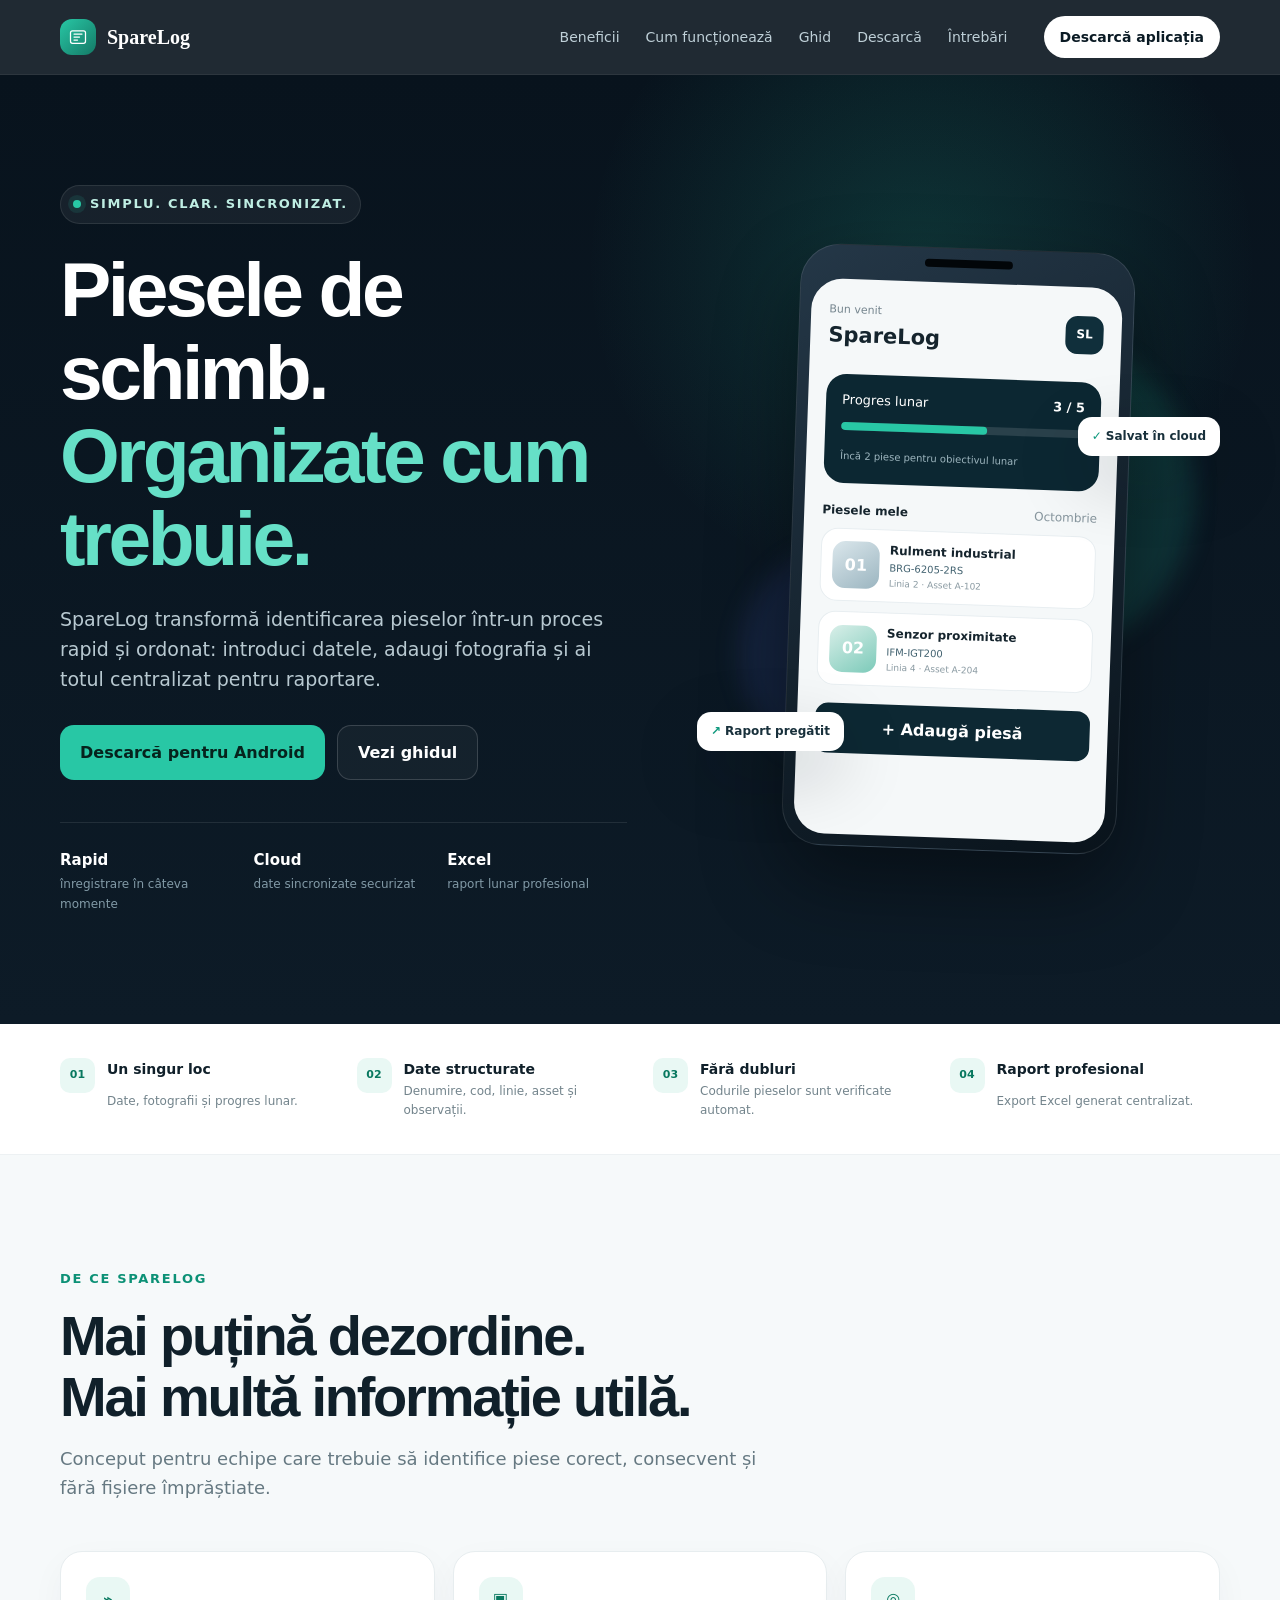
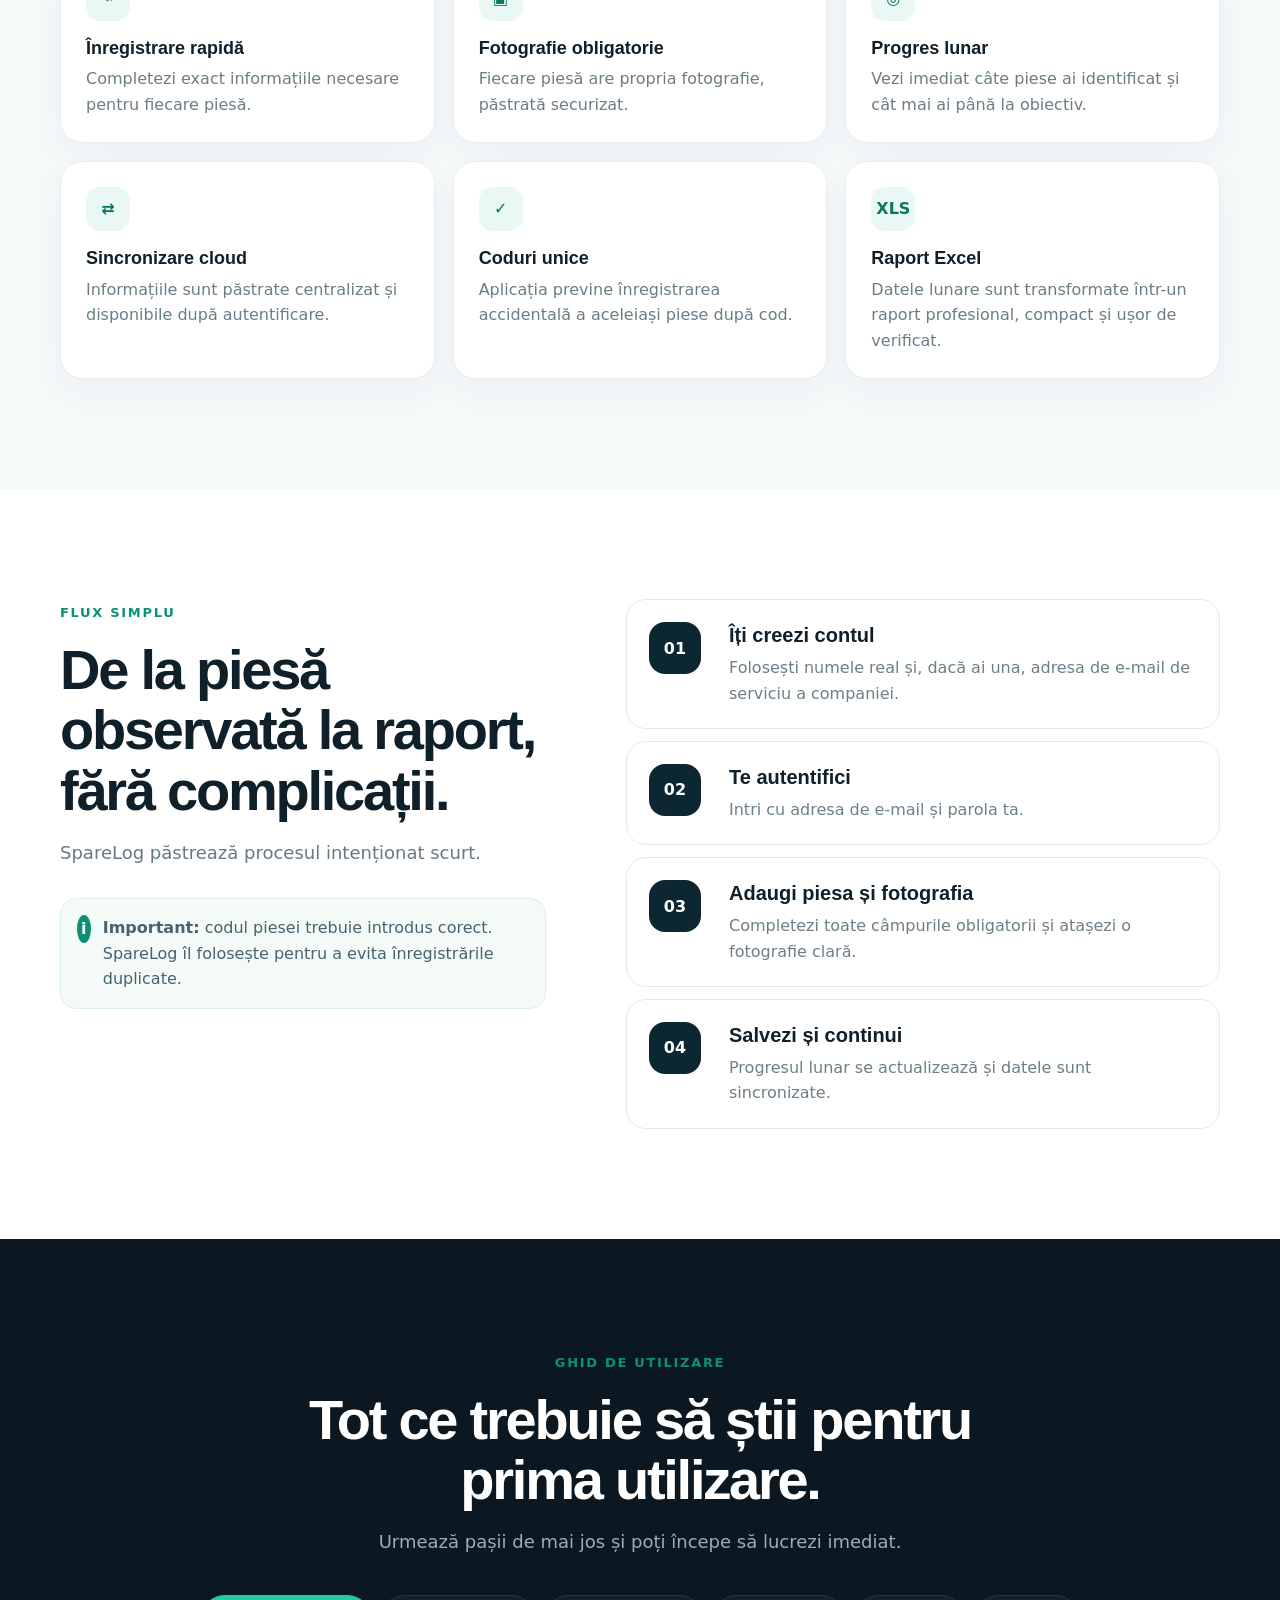
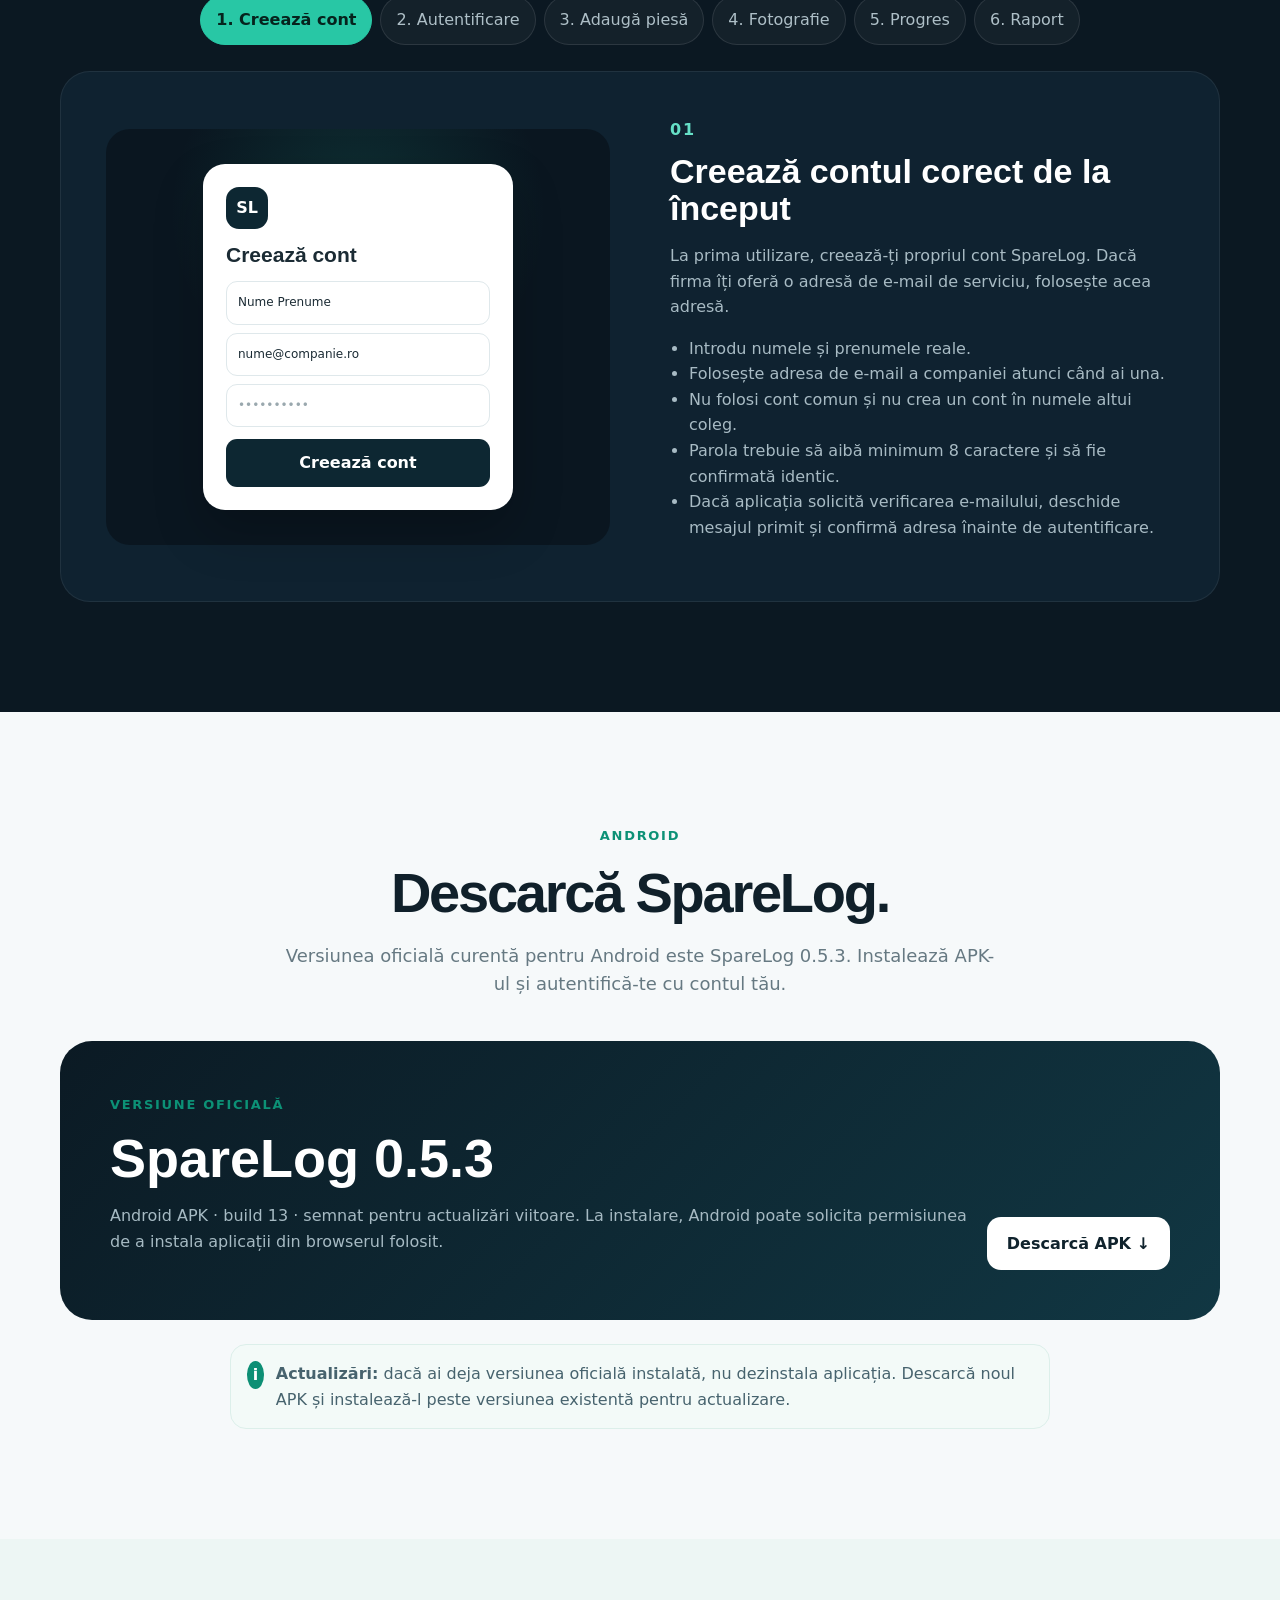
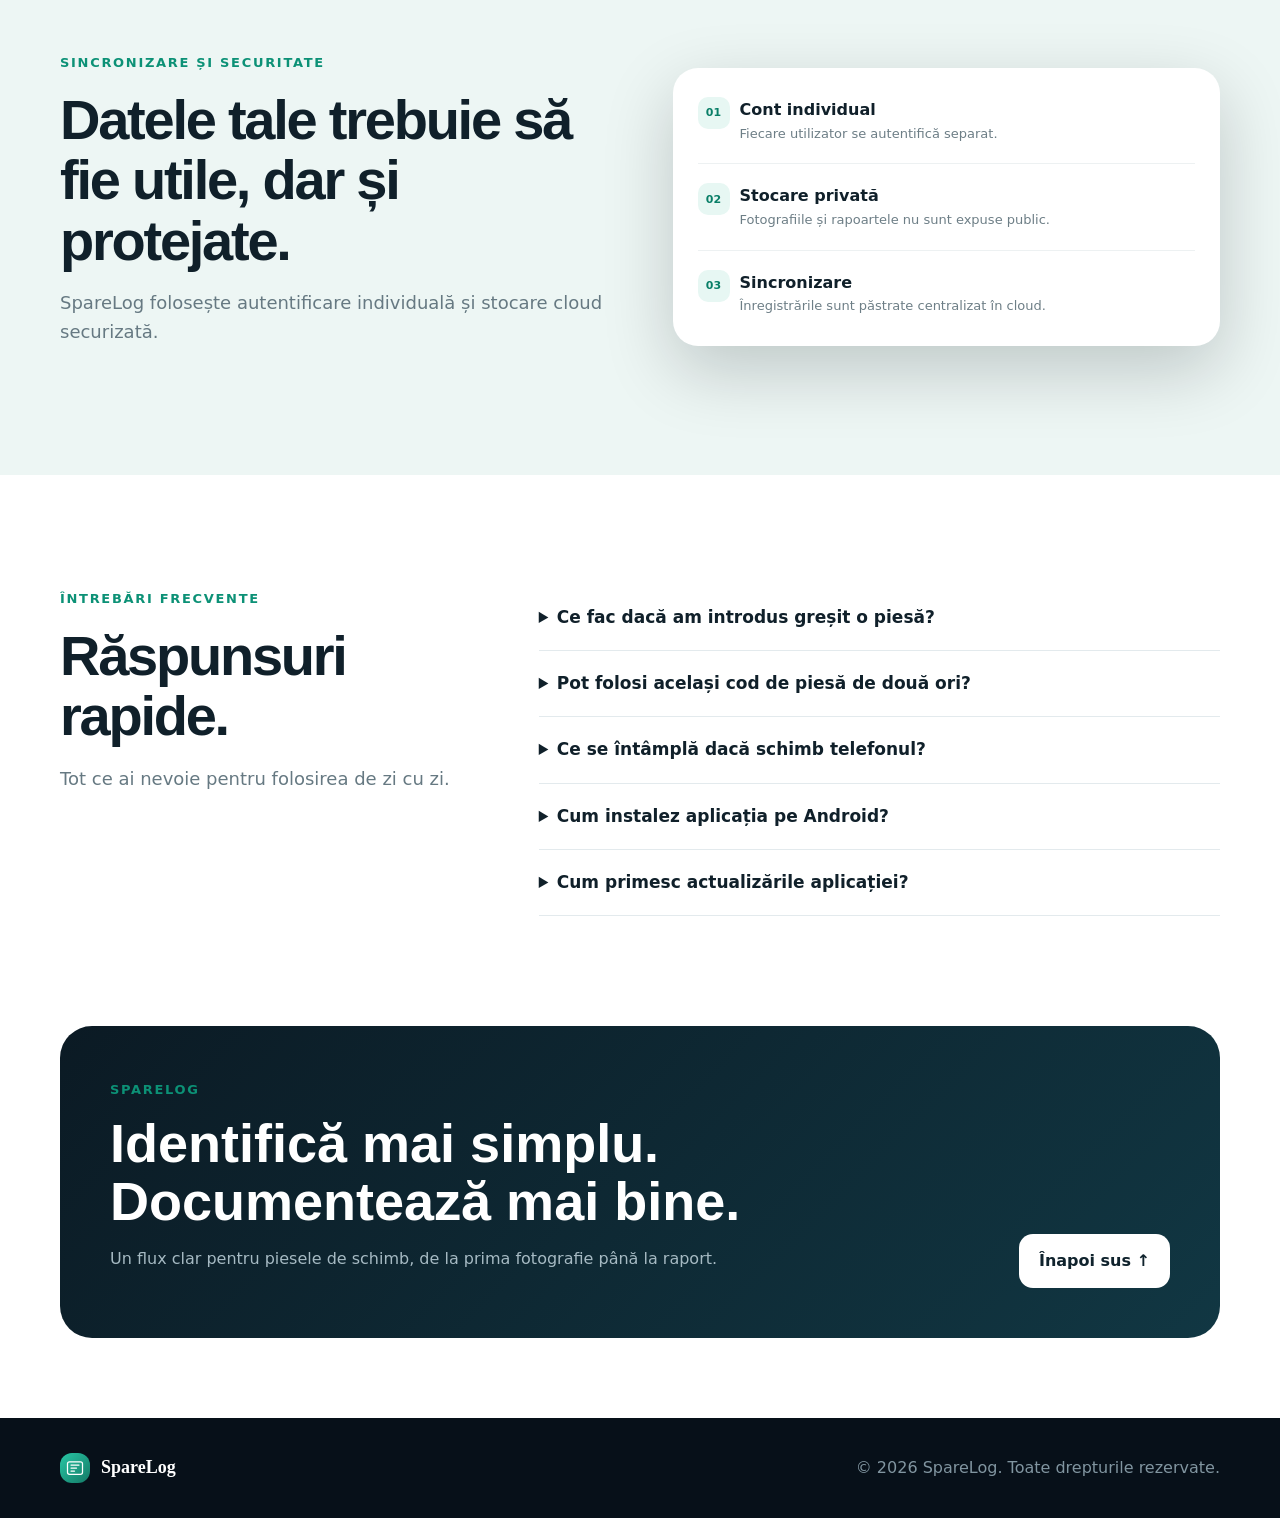
==== commit 36bc8b6c: "docs: remove retired fields from public SpareLog guide" ====
--- a/index.html
+++ b/index.html
@@ -36,29 +36,29 @@
         </div>
         <div class="hero-visual reveal delay-1" aria-label="Previzualizare SpareLog">
           <div class="ambient ambient-a"></div><div class="ambient ambient-b"></div>
-          <div class="phone-shell"><div class="phone-top"><span></span><i></i></div><div class="phone-screen"><div class="app-head"><div><small>Bun venit</small><strong>SpareLog</strong></div><div class="avatar">SL</div></div><div class="progress-card"><div class="progress-label"><span>Progres lunar</span><strong>3 / 5</strong></div><div class="progress-track"><span style="width:60%"></span></div><small>Încă 2 piese pentru obiectivul lunar</small></div><div class="mini-title"><strong>Piesele mele</strong><span>Octombrie</span></div><div class="part-card"><div class="part-photo">01</div><div><strong>Rulment industrial</strong><span>BRG-6205-2RS</span><small>Linia 2 · Transportor</small></div></div><div class="part-card"><div class="part-photo alt">02</div><div><strong>Senzor proximitate</strong><span>IFM-IGT200</span><small>Zona ambalare · Mașina 4</small></div></div><button class="fake-add" type="button" tabindex="-1">+ Adaugă piesă</button></div></div>
+          <div class="phone-shell"><div class="phone-top"><span></span><i></i></div><div class="phone-screen"><div class="app-head"><div><small>Bun venit</small><strong>SpareLog</strong></div><div class="avatar">SL</div></div><div class="progress-card"><div class="progress-label"><span>Progres lunar</span><strong>3 / 5</strong></div><div class="progress-track"><span style="width:60%"></span></div><small>Încă 2 piese pentru obiectivul lunar</small></div><div class="mini-title"><strong>Piesele mele</strong><span>Octombrie</span></div><div class="part-card"><div class="part-photo">01</div><div><strong>Rulment industrial</strong><span>BRG-6205-2RS</span><small>Linia 2 · Asset A-102</small></div></div><div class="part-card"><div class="part-photo alt">02</div><div><strong>Senzor proximitate</strong><span>IFM-IGT200</span><small>Linia 4 · Asset A-204</small></div></div><button class="fake-add" type="button" tabindex="-1">+ Adaugă piesă</button></div></div>
           <div class="floating-chip chip-one"><span>✓</span> Salvat în cloud</div><div class="floating-chip chip-two"><span>↗</span> Raport pregătit</div>
         </div>
       </div>
     </section>
 
-    <section class="proof-strip"><div class="container proof-grid"><div><span class="proof-icon">01</span><strong>Un singur loc</strong><p>Date, fotografii și progres lunar.</p></div><div><span class="proof-icon">02</span><strong>Date structurate</strong><p>Cod, locație, linie, utilaj și asset.</p></div><div><span class="proof-icon">03</span><strong>Fără dubluri</strong><p>Codurile pieselor sunt verificate automat.</p></div><div><span class="proof-icon">04</span><strong>Raport profesional</strong><p>Export Excel generat centralizat.</p></div></div></section>
+    <section class="proof-strip"><div class="container proof-grid"><div><span class="proof-icon">01</span><strong>Un singur loc</strong><p>Date, fotografii și progres lunar.</p></div><div><span class="proof-icon">02</span><strong>Date structurate</strong><p>Denumire, cod, linie, asset și observații.</p></div><div><span class="proof-icon">03</span><strong>Fără dubluri</strong><p>Codurile pieselor sunt verificate automat.</p></div><div><span class="proof-icon">04</span><strong>Raport profesional</strong><p>Export Excel generat centralizat.</p></div></div></section>
 
-    <section class="section-pad soft-section" id="beneficii"><div class="container"><div class="section-heading reveal"><span class="kicker">De ce SpareLog</span><h2>Mai puțină dezordine.<br>Mai multă informație utilă.</h2><p>Conceput pentru echipe care trebuie să identifice piese corect, consecvent și fără fișiere împrăștiate.</p></div><div class="feature-grid"><article class="feature-card reveal"><div class="feature-icon">⌁</div><h3>Înregistrare rapidă</h3><p>Completezi exact informațiile necesare pentru fiecare piesă.</p></article><article class="feature-card reveal delay-1"><div class="feature-icon">▣</div><h3>Fotografie atașată</h3><p>Fiecare piesă poate avea propria fotografie, păstrată securizat.</p></article><article class="feature-card reveal delay-2"><div class="feature-icon">◎</div><h3>Progres lunar</h3><p>Vezi imediat câte piese ai identificat și cât mai ai până la obiectiv.</p></article><article class="feature-card reveal"><div class="feature-icon">⇄</div><h3>Sincronizare cloud</h3><p>Informațiile sunt păstrate centralizat și disponibile după autentificare.</p></article><article class="feature-card reveal delay-1"><div class="feature-icon">✓</div><h3>Coduri unice</h3><p>Aplicația previne înregistrarea accidentală a aceleiași piese după cod.</p></article><article class="feature-card reveal delay-2"><div class="feature-icon">XLS</div><h3>Raport Excel</h3><p>Datele lunare pot fi transformate într-un raport profesional.</p></article></div></div></section>
+    <section class="section-pad soft-section" id="beneficii"><div class="container"><div class="section-heading reveal"><span class="kicker">De ce SpareLog</span><h2>Mai puțină dezordine.<br>Mai multă informație utilă.</h2><p>Conceput pentru echipe care trebuie să identifice piese corect, consecvent și fără fișiere împrăștiate.</p></div><div class="feature-grid"><article class="feature-card reveal"><div class="feature-icon">⌁</div><h3>Înregistrare rapidă</h3><p>Completezi exact informațiile necesare pentru fiecare piesă.</p></article><article class="feature-card reveal delay-1"><div class="feature-icon">▣</div><h3>Fotografie obligatorie</h3><p>Fiecare piesă are propria fotografie, păstrată securizat.</p></article><article class="feature-card reveal delay-2"><div class="feature-icon">◎</div><h3>Progres lunar</h3><p>Vezi imediat câte piese ai identificat și cât mai ai până la obiectiv.</p></article><article class="feature-card reveal"><div class="feature-icon">⇄</div><h3>Sincronizare cloud</h3><p>Informațiile sunt păstrate centralizat și disponibile după autentificare.</p></article><article class="feature-card reveal delay-1"><div class="feature-icon">✓</div><h3>Coduri unice</h3><p>Aplicația previne înregistrarea accidentală a aceleiași piese după cod.</p></article><article class="feature-card reveal delay-2"><div class="feature-icon">XLS</div><h3>Raport Excel</h3><p>Datele lunare sunt transformate într-un raport profesional, compact și ușor de verificat.</p></article></div></div></section>
 
-    <section class="section-pad" id="cum-functioneaza"><div class="container process-layout"><div class="process-copy reveal"><span class="kicker">Flux simplu</span><h2>De la piesă observată la raport, fără complicații.</h2><p>SpareLog păstrează procesul intenționat scurt.</p><div class="process-note"><span>i</span><p><strong>Important:</strong> codul piesei trebuie introdus corect. SpareLog îl folosește pentru a evita înregistrările duplicate.</p></div></div><div class="steps"><article class="step reveal"><span>01</span><div><h3>Îți creezi contul</h3><p>Folosești numele real și, dacă ai una, adresa de e-mail de serviciu a companiei.</p></div></article><article class="step reveal"><span>02</span><div><h3>Te autentifici</h3><p>Intri cu adresa de e-mail și parola ta.</p></div></article><article class="step reveal"><span>03</span><div><h3>Adaugi piesa și fotografia</h3><p>Completezi datele și atașezi o fotografie clară.</p></div></article><article class="step reveal"><span>04</span><div><h3>Salvezi și continui</h3><p>Progresul lunar se actualizează și datele sunt sincronizate.</p></div></article></div></div></section>
+    <section class="section-pad" id="cum-functioneaza"><div class="container process-layout"><div class="process-copy reveal"><span class="kicker">Flux simplu</span><h2>De la piesă observată la raport, fără complicații.</h2><p>SpareLog păstrează procesul intenționat scurt.</p><div class="process-note"><span>i</span><p><strong>Important:</strong> codul piesei trebuie introdus corect. SpareLog îl folosește pentru a evita înregistrările duplicate.</p></div></div><div class="steps"><article class="step reveal"><span>01</span><div><h3>Îți creezi contul</h3><p>Folosești numele real și, dacă ai una, adresa de e-mail de serviciu a companiei.</p></div></article><article class="step reveal"><span>02</span><div><h3>Te autentifici</h3><p>Intri cu adresa de e-mail și parola ta.</p></div></article><article class="step reveal"><span>03</span><div><h3>Adaugi piesa și fotografia</h3><p>Completezi toate câmpurile obligatorii și atașezi o fotografie clară.</p></div></article><article class="step reveal"><span>04</span><div><h3>Salvezi și continui</h3><p>Progresul lunar se actualizează și datele sunt sincronizate.</p></div></article></div></div></section>
 
     <section class="section-pad guide-section" id="utilizare"><div class="container"><div class="section-heading centered reveal"><span class="kicker">Ghid de utilizare</span><h2>Tot ce trebuie să știi pentru prima utilizare.</h2><p>Urmează pașii de mai jos și poți începe să lucrezi imediat.</p></div>
       <div class="guide-tabs" role="tablist" aria-label="Ghid SpareLog"><button class="guide-tab active" data-tab="register">1. Creează cont</button><button class="guide-tab" data-tab="login">2. Autentificare</button><button class="guide-tab" data-tab="add">3. Adaugă piesă</button><button class="guide-tab" data-tab="photo">4. Fotografie</button><button class="guide-tab" data-tab="progress">5. Progres</button><button class="guide-tab" data-tab="report">6. Raport</button></div>
       <div class="guide-panel active" data-panel="register"><div class="guide-visual login-visual"><div class="visual-card"><span class="tiny-logo">SL</span><h4>Creează cont</h4><div class="fake-input">Nume Prenume</div><div class="fake-input">nume@companie.ro</div><div class="fake-input muted">••••••••••</div><div class="fake-button">Creează cont</div></div></div><div class="guide-copy"><span class="guide-number">01</span><h3>Creează contul corect de la început</h3><p>La prima utilizare, creează-ți propriul cont SpareLog. Dacă firma îți oferă o adresă de e-mail de serviciu, folosește acea adresă.</p><ul><li>Introdu numele și prenumele reale.</li><li>Folosește adresa de e-mail a companiei atunci când ai una.</li><li>Nu folosi cont comun și nu crea un cont în numele altui coleg.</li><li>Parola trebuie să aibă minimum 8 caractere și să fie confirmată identic.</li><li>Dacă aplicația solicită verificarea e-mailului, deschide mesajul primit și confirmă adresa înainte de autentificare.</li></ul></div></div>
       <div class="guide-panel" data-panel="login"><div class="guide-visual login-visual"><div class="visual-card"><span class="tiny-logo">SL</span><h4>Bine ai venit</h4><div class="fake-input">email@companie.ro</div><div class="fake-input muted">••••••••••</div><div class="fake-button">Autentificare</div></div></div><div class="guide-copy"><span class="guide-number">02</span><h3>Autentifică-te în cont</h3><p>Folosește exact e-mailul și parola cu care ți-ai creat contul.</p><ul><li>Folosește doar contul propriu.</li><li>Dacă schimbi telefonul, te autentifici din nou cu același cont.</li><li>Datele tale rămân sincronizate în cloud.</li></ul></div></div>
-      <div class="guide-panel" data-panel="add"><div class="guide-visual"><div class="form-mock"><label>Denumire piesă</label><div>Rulment industrial</div><label>Cod piesă</label><div>BRG-6205-2RS</div><div class="split"><span>Linia 2</span><span>Transportor</span></div><div class="fake-button">Continuă</div></div></div><div class="guide-copy"><span class="guide-number">03</span><h3>Completează datele piesei</h3><p>Apasă „Adaugă piesă” și completează câmpurile cât mai precis.</p><ul><li>Denumirea trebuie să fie clară.</li><li>Codul piesei este elementul principal de identificare.</li><li>Completează locația, zona, linia, mașina și asset-ul când sunt cunoscute.</li></ul></div></div>
-      <div class="guide-panel" data-panel="photo"><div class="guide-visual"><div class="photo-mock"><div class="camera-shape">◎</div><strong>Adaugă fotografie</strong><span>JPG / PNG</span></div></div><div class="guide-copy"><span class="guide-number">04</span><h3>Adaugă o fotografie utilă</h3><p>Fotografia trebuie să ajute la recunoașterea piesei.</p><ul><li>Încadrează piesa cât mai complet.</li><li>Dacă există etichetă sau cod vizibil, încearcă să fie lizibil.</li><li>Fotografia este optimizată automat înainte de salvare.</li></ul></div></div>
+      <div class="guide-panel" data-panel="add"><div class="guide-visual"><div class="form-mock"><label>Denumire piesă *</label><div>Rulment industrial</div><label>Cod piesă *</label><div>BRG-6205-2RS</div><div class="split"><span>Linia 2</span><span>Asset A-102</span></div><div class="fake-button">Continuă</div></div></div><div class="guide-copy"><span class="guide-number">03</span><h3>Completează datele piesei</h3><p>Apasă „Adaugă piesă” și completează toate câmpurile cerute.</p><ul><li>Denumirea și codul trebuie introduse corect.</li><li>Completează linia, asset-ul și observațiile.</li><li>Toate câmpurile sunt obligatorii pentru salvarea piesei.</li></ul></div></div>
+      <div class="guide-panel" data-panel="photo"><div class="guide-visual"><div class="photo-mock"><div class="camera-shape">◎</div><strong>Adaugă fotografie *</strong><span>JPG / PNG</span></div></div><div class="guide-copy"><span class="guide-number">04</span><h3>Adaugă o fotografie utilă</h3><p>Fotografia este obligatorie și trebuie să ajute la recunoașterea piesei.</p><ul><li>Încadrează piesa cât mai complet.</li><li>Dacă există etichetă sau cod vizibil, încearcă să fie lizibil.</li><li>Fotografia este optimizată automat înainte de salvare.</li></ul></div></div>
       <div class="guide-panel" data-panel="progress"><div class="guide-visual"><div class="progress-big"><span>Progres lunar</span><strong>3 / 5</strong><div class="progress-track"><i style="width:60%"></i></div><small>60% completat</small></div></div><div class="guide-copy"><span class="guide-number">05</span><h3>Urmărește progresul lunar</h3><p>Ecranul principal îți arată progresul și piesele înregistrate în luna curentă.</p><ul><li>Obiectivul este afișat direct în dashboard.</li><li>Poți deschide o piesă pentru detalii.</li><li>Lista se actualizează pe măsură ce adaugi înregistrări noi.</li></ul></div></div>
-      <div class="guide-panel" data-panel="report"><div class="guide-visual"><div class="report-mock"><div class="sheet-lines"></div><span>XLSX</span><strong>Raport lunar</strong><small>Tabel + documentație foto</small></div></div><div class="guide-copy"><span class="guide-number">06</span><h3>Generează raportul lunar</h3><p>Raportul centralizează informațiile introduse într-un format Excel profesional.</p><ul><li>Datele sunt păstrate într-un tabel structurat.</li><li>Fotografiile pot însoți documentația.</li><li>Raportul se bazează pe înregistrările lunii selectate.</li></ul></div></div>
+      <div class="guide-panel" data-panel="report"><div class="guide-visual"><div class="report-mock"><div class="sheet-lines"></div><span>XLSX</span><strong>Raport lunar</strong><small>Tabel + documentație foto</small></div></div><div class="guide-copy"><span class="guide-number">06</span><h3>Generează raportul lunar</h3><p>Raportul centralizează informațiile într-un format Excel profesional și compact.</p><ul><li>Tabelul conține denumire, cod, linie, asset, fotografie și observații.</li><li>Fotografiile își păstrează proporțiile și nu sunt deformate.</li><li>Din tabel poți deschide fotografia aferentă prin click.</li></ul></div></div>
     </div></section>
 
-    <section class="section-pad soft-section" id="download"><div class="container"><div class="section-heading centered reveal"><span class="kicker">Android</span><h2>Descarcă SpareLog.</h2><p>Versiunea oficială curentă pentru Android este SpareLog 0.5.0. Instalează APK-ul și autentifică-te cu contul tău.</p></div><div class="closing-card reveal" style="margin-top:42px"><div><span class="kicker">Versiune oficială</span><h2>SpareLog 0.5.0</h2><p>Android APK · build 10 · semnat pentru actualizări viitoare. La instalare, Android poate solicita permisiunea de a instala aplicații din browserul folosit.</p></div><a class="button light" href="https://drive.google.com/uc?export=download&id=1TtSL1sS7wRcAQh5KXLGO6LmrZE0aYaGi">Descarcă APK ↓</a></div><div class="process-note" style="max-width:820px;margin:24px auto 0"><span>i</span><p><strong>Actualizări:</strong> dacă ai deja versiunea oficială instalată, nu dezinstala aplicația. Descarcă noul APK și instalează-l peste versiunea existentă pentru actualizare.</p></div></div></section>
+    <section class="section-pad soft-section" id="download"><div class="container"><div class="section-heading centered reveal"><span class="kicker">Android</span><h2>Descarcă SpareLog.</h2><p>Versiunea oficială curentă pentru Android este încărcată automat mai jos. Instalează APK-ul și autentifică-te cu contul tău.</p></div><div class="closing-card reveal" style="margin-top:42px"><div><span class="kicker">Versiune oficială</span><h2>SpareLog</h2><p>Android APK · semnat pentru actualizări viitoare. La instalare, Android poate solicita permisiunea de a instala aplicații din browserul folosit.</p></div><a class="button light" href="https://drive.google.com/uc?export=download&id=1TtSL1sS7wRcAQh5KXLGO6LmrZE0aYaGi">Descarcă APK ↓</a></div><div class="process-note" style="max-width:820px;margin:24px auto 0"><span>i</span><p><strong>Actualizări:</strong> dacă ai deja versiunea oficială instalată, nu dezinstala aplicația. Descarcă noul APK și instalează-l peste versiunea existentă pentru actualizare.</p></div></div></section>
 
     <section class="section-pad security-section"><div class="container security-grid"><div class="reveal"><span class="kicker">Sincronizare și securitate</span><h2>Datele tale trebuie să fie utile, dar și protejate.</h2><p>SpareLog folosește autentificare individuală și stocare cloud securizată.</p></div><div class="security-card reveal delay-1"><div><span>01</span><strong>Cont individual</strong><p>Fiecare utilizator se autentifică separat.</p></div><div><span>02</span><strong>Stocare privată</strong><p>Fotografiile și rapoartele nu sunt expuse public.</p></div><div><span>03</span><strong>Sincronizare</strong><p>Înregistrările sunt păstrate centralizat în cloud.</p></div></div></div></section>
 
